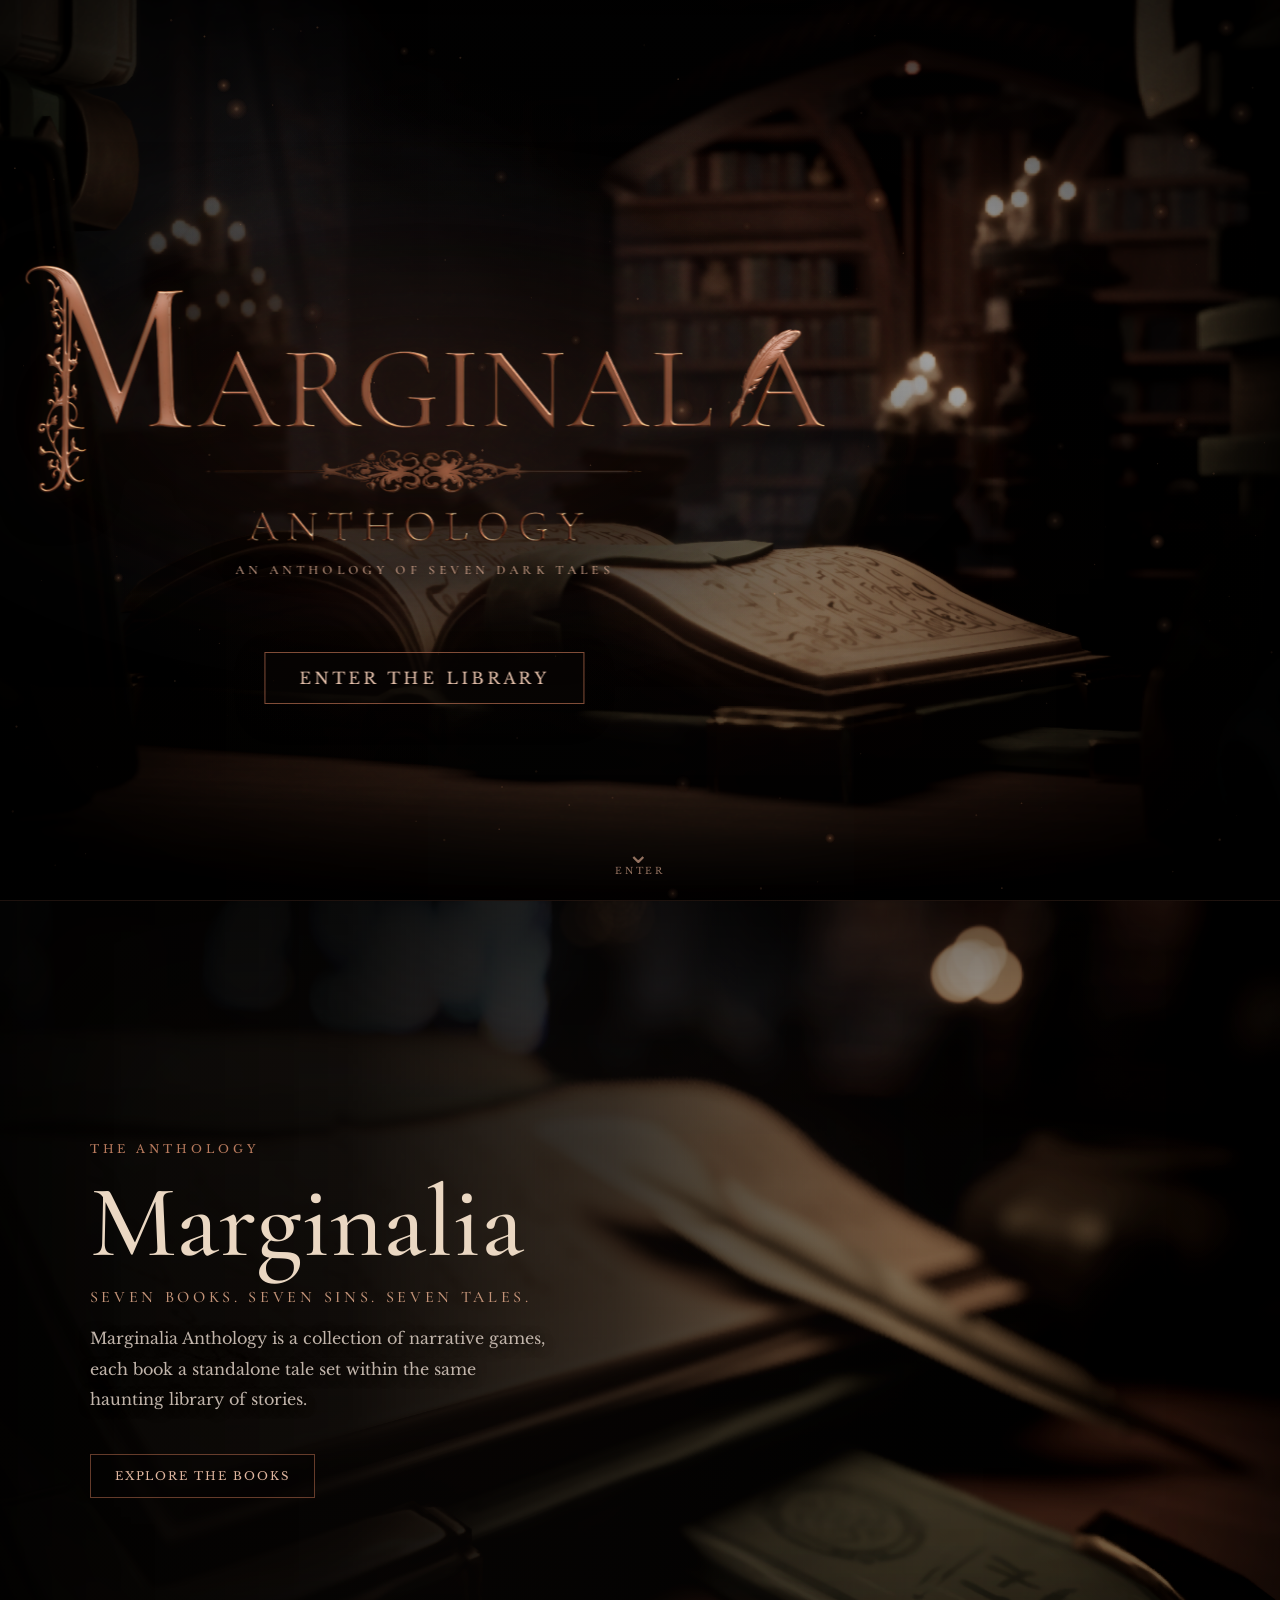
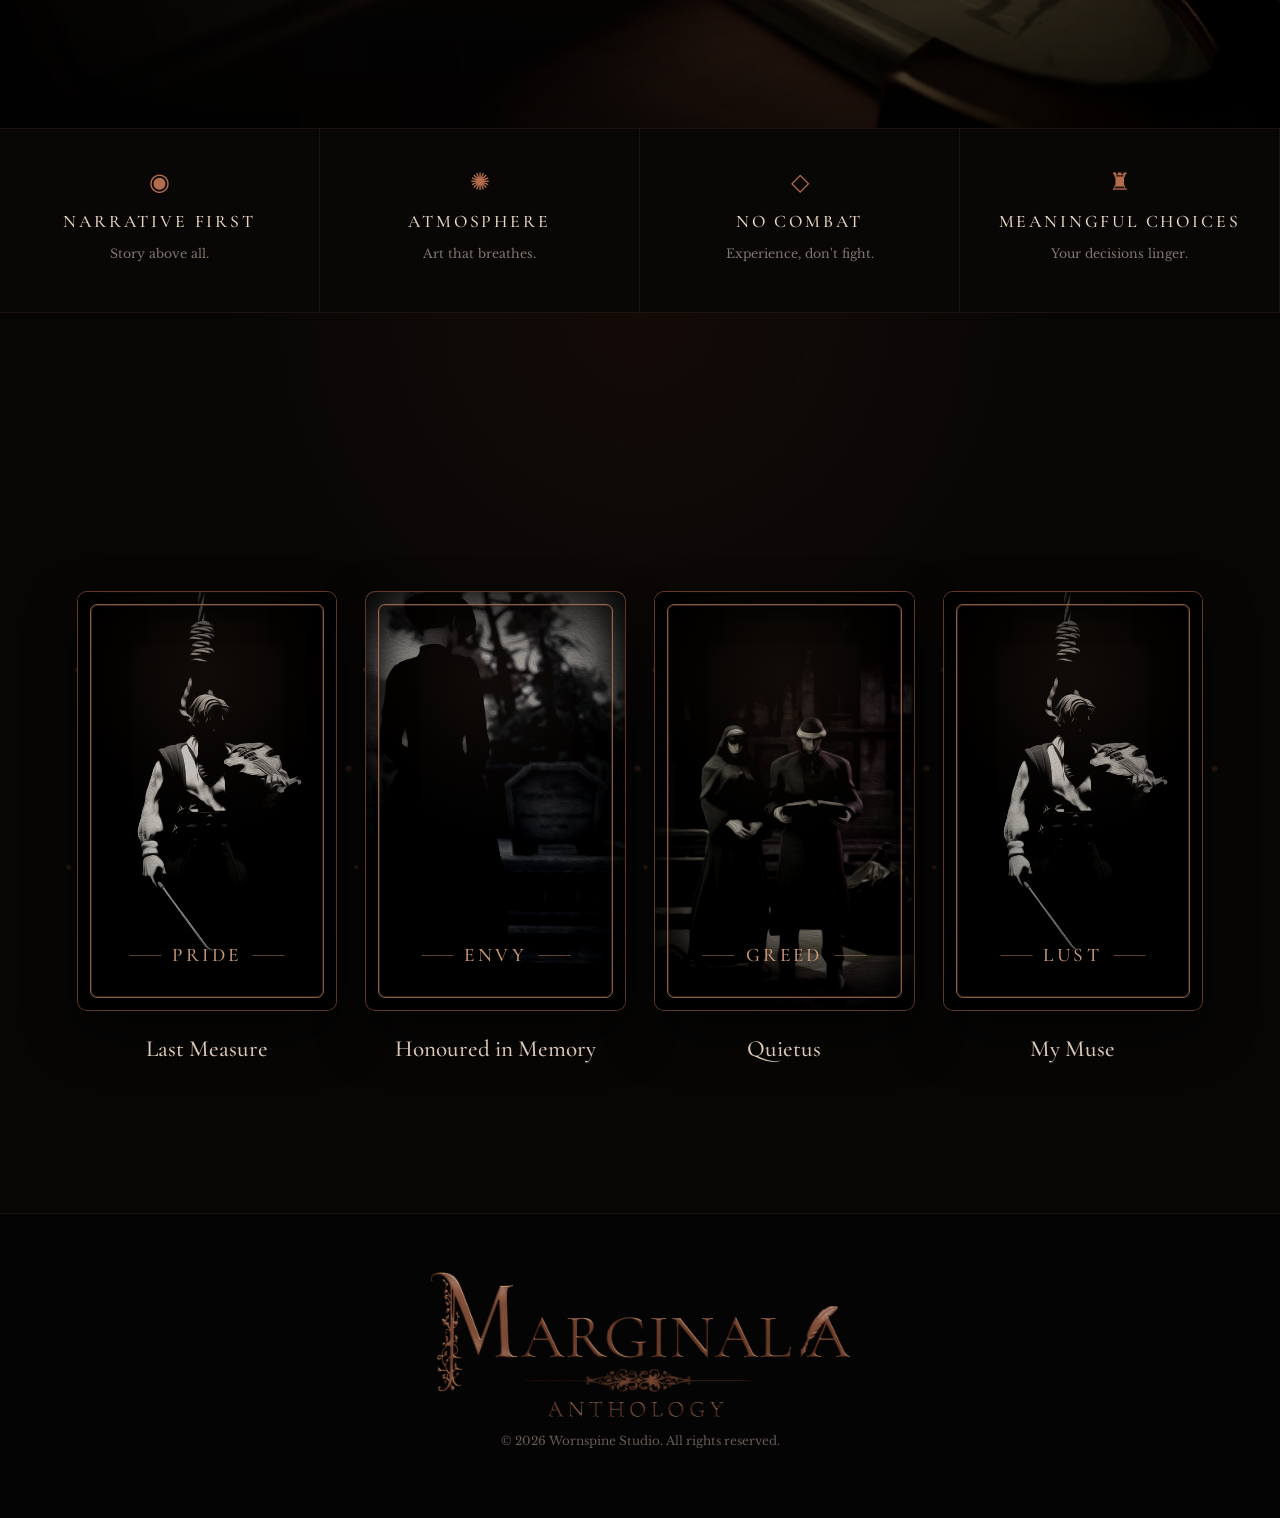
==== index.html @ e54c6797 "Add Lust tale card" ====
<!doctype html>
<html lang="en">
<head>
  <meta charset="utf-8">
  <meta name="viewport" content="width=device-width, initial-scale=1">
  <title>Marginalia Anthology</title>
  <meta name="description" content="Seven books. Seven sins. Seven tales. Enter the library of Marginalia Anthology.">
  <meta property="og:title" content="Marginalia Anthology">
  <meta property="og:description" content="Seven books. Seven sins. Seven tales.">
  <meta property="og:image" content="assets/hero-final.png">
  <link rel="icon" type="image/png" sizes="512x512" href="assets/favicon.png">
  <link rel="shortcut icon" type="image/png" href="assets/favicon.png">
  <link rel="apple-touch-icon" href="assets/favicon.png">
  <link rel="stylesheet" href="style.css">
  <link rel="stylesheet" href="gothic-card.css?v=20260805-5">
</head>
<body>
  <canvas id="dust" aria-hidden="true"></canvas>
  <div class="grain" aria-hidden="true"></div>

  <main>
    <section class="entrance" id="home" aria-label="Marginalia Anthology entrance">
      <div class="entrance-bg" aria-hidden="true"></div>
      <div class="entrance-grade" aria-hidden="true"></div>
      <div class="entrance-vignette" aria-hidden="true"></div>

      <div class="entrance-content-shell">
        <div class="entrance-content">
          <div class="logo-mist">
            <img src="assets/marginalia-logo.png" alt="Marginalia Anthology" class="hero-logo">
            <p>An anthology of seven dark tales</p>
          </div>

          <button class="enter-button" id="enterLibrary" type="button">
            <span>Enter the Library</span>
          </button>
        </div>
      </div>

      <button class="scroll-cue" id="scrollCue" type="button" aria-label="Enter the library">
        <span>⌄</span>
        <small>Enter</small>
      </button>
    </section>

    <section class="marginalia split-section" id="marginalia">
      <div class="copy reveal">
        <p class="eyebrow">The anthology</p>
        <h1>Marginalia</h1>
        <p class="subhead">Seven books. Seven sins. Seven tales.</p>
        <p>Marginalia Anthology is a collection of narrative games, each book a standalone tale set within the same haunting library of stories.</p>
        <a class="outline-btn" href="#books">Explore the books</a>
      </div>

      <div class="art reveal">
        <img src="assets/marginalia.jpg" alt="A dark Marginalia book on a desk">
      </div>
    </section>

    <section class="values">
      <article><span>◉</span><h2>Narrative First</h2><p>Story above all.</p></article>
      <article><span>✺</span><h2>Atmosphere</h2><p>Art that breathes.</p></article>
      <article><span>◇</span><h2>No Combat</h2><p>Experience, don't fight.</p></article>
      <article><span>♜</span><h2>Meaningful Choices</h2><p>Your decisions linger.</p></article>
    </section>

    <section class="books" id="books">
      <div class="section-title reveal">
        <p class="eyebrow">The collection</p>
        <h2>Choose a tale</h2>
      </div>

      <div class="book-grid">
        <article class="book-card tale-card pride-card">
          <div class="card-particles" aria-hidden="true"></div>
          <div class="cover cover-pride">
            <div class="cover-art" aria-hidden="true"></div>
            <div class="card-vignette" aria-hidden="true"></div>
            <span class="sin-label">PRIDE</span>
          </div>
          <h3>Last Measure</h3>
        </article>

        <article class="book-card tale-card envy-card">
          <div class="card-particles" aria-hidden="true"></div>
          <div class="cover cover-envy">
            <div class="cover-art" aria-hidden="true"></div>
            <div class="card-vignette" aria-hidden="true"></div>
            <span class="sin-label">ENVY</span>
          </div>
          <h3>Honoured in Memory</h3>
        </article>

        <article class="book-card tale-card greed-card">
          <div class="card-particles" aria-hidden="true"></div>
          <div class="cover cover-greed">
            <div class="cover-art" aria-hidden="true"></div>
            <div class="card-vignette" aria-hidden="true"></div>
            <span class="sin-label">GREED</span>
          </div>
          <h3>Quietus</h3>
        </article>

        <article class="book-card tale-card lust-card">
          <div class="card-particles" aria-hidden="true"></div>
          <div class="cover cover-lust">
            <div class="cover-art" aria-hidden="true"></div>
            <div class="card-vignette" aria-hidden="true"></div>
            <span class="sin-label">LUST</span>
          </div>
          <h3>My Muse</h3>
        </article>
      </div>
    </section>
  </main>

  <footer>
    <img src="assets/marginalia-logo.png" alt="Marginalia Anthology" class="footer-logo">
    <p>© 2026 Wornspine Studio. All rights reserved.</p>
  </footer>

  <script src="script.js"></script>
</body>
</html>
---- style.css ----
@import url('https://fonts.googleapis.com/css2?family=Cormorant+Garamond:wght@400;500;600&family=Libre+Baskerville:wght@400;700&display=swap');

:root {
  --ink: #080706;
  --paper: #e8d8c3;
  --muted: #b7a18d;
  --bronze: #b56c4d;
  --bronze-bright: #df9b77;
  --bronze-dark: #54291f;
}

* { box-sizing: border-box; }
html { scroll-behavior: smooth; background: var(--ink); }
body { margin: 0; overflow-x: hidden; background: var(--ink); color: var(--paper); font-family: 'Libre Baskerville', serif; }
button, a { font: inherit; }

#dust { position: fixed; inset: 0; z-index: 8; width: 100%; height: 100%; pointer-events: none; opacity: .88; }
.grain { position: fixed; inset: 0; z-index: 9; pointer-events: none; opacity: .05; mix-blend-mode: soft-light; background-image: url("data:image/svg+xml,%3Csvg viewBox='0 0 180 180' xmlns='http://www.w3.org/2000/svg'%3E%3Cfilter id='n'%3E%3CfeTurbulence type='fractalNoise' baseFrequency='.85' numOctaves='4' stitchTiles='stitch'/%3E%3C/filter%3E%3Crect width='100%25' height='100%25' filter='url(%23n)' opacity='.75'/%3E%3C/svg%3E"); }

.entrance { position: relative; isolation: isolate; display: grid; min-height: 100svh; place-items: center; overflow: hidden; --bg-x: 0px; --bg-y: 0px; --content-x: 0px; --content-y: 0px; --hero-scale: 1.085; }
.entrance-bg { position: absolute; inset: -6%; z-index: -4; background: url('assets/hero-final.png') center / cover no-repeat; transform: translate3d(var(--bg-x), var(--bg-y), 0) scale(var(--hero-scale)); will-change: transform; transition: transform .95s cubic-bezier(.18,.78,.2,1); }
.entrance-grade { position: absolute; inset: 0; z-index: -3; background: radial-gradient(circle at 33% 47%, rgba(128,55,35,.08), transparent 36%), linear-gradient(180deg, rgba(3,2,2,.48) 0%, rgba(5,3,3,.06) 40%, rgba(5,3,2,.56) 100%), linear-gradient(90deg, rgba(4,3,3,.56) 0%, rgba(5,3,2,.10) 62%, rgba(3,3,3,.42) 100%); }
.entrance-vignette { position: absolute; inset: 0; z-index: -2; box-shadow: inset 0 0 250px 75px rgba(0,0,0,.74), inset 0 -130px 160px rgba(0,0,0,.38); }
.entrance-content-shell { width: min(980px, 91vw); transform: translate3d(calc(-22% + var(--content-x)), var(--content-y), 0); will-change: transform; }
.entrance-content { text-align: center; opacity: 0; animation: arrive 1.7s .22s forwards cubic-bezier(.2,.8,.2,1); }
.logo-mist { position: relative; isolation: isolate; padding: clamp(42px,5.5vw,78px) clamp(42px,7vw,92px) clamp(34px,4.4vw,58px); }
.logo-mist::before { content: ""; position: absolute; inset: -12% -8%; z-index: -2; background: radial-gradient(ellipse at center, rgba(7,4,3,.73) 0%, rgba(8,5,4,.62) 38%, rgba(8,5,4,.40) 57%, rgba(7,4,3,.16) 72%, transparent 88%); filter: blur(18px); -webkit-mask-image: radial-gradient(ellipse at center,#000 42%,rgba(0,0,0,.72) 63%,transparent 88%); mask-image: radial-gradient(ellipse at center,#000 42%,rgba(0,0,0,.72) 63%,transparent 88%); }
.logo-mist::after { content: ""; position: absolute; inset: 9% 8%; z-index: -1; background: radial-gradient(ellipse at center, rgba(156,76,49,.11), transparent 70%); filter: blur(22px); }
.hero-logo { display: block; width: 100%; height: auto; filter: drop-shadow(0 10px 20px rgba(0,0,0,.68)) drop-shadow(0 0 11px rgba(181,108,77,.10)); }
.logo-mist p { margin: 21px 0 0; color: #d0a38b; text-transform: uppercase; letter-spacing: .34em; font: 500 clamp(.72rem,1vw,.94rem) Cormorant Garamond, serif; text-shadow: 0 2px 15px rgba(0,0,0,.95); }
.enter-button { position: relative; margin-top: 18px; padding: 15px 34px; overflow: hidden; border: 1px solid rgba(181,108,77,.70); background: rgba(9,5,4,.64); box-shadow: 0 10px 30px rgba(0,0,0,.28); color: #e5c0aa; text-transform: uppercase; letter-spacing: .21em; cursor: pointer; transition: transform .35s ease,color .35s ease,border-color .35s ease,box-shadow .35s ease; backdrop-filter: blur(5px); }
.enter-button::before { content: ""; position: absolute; inset: 0; background: linear-gradient(110deg,transparent 28%,rgba(255,214,188,.10) 48%,transparent 68%); transform: translateX(-130%); transition: transform .85s ease; }
.enter-button:hover { transform: translateY(-2px); color: #ffe2d2; border-color: var(--bronze-bright); box-shadow: 0 0 30px rgba(181,108,77,.26); }
.enter-button:hover::before { transform: translateX(130%); }
.scroll-cue { position: absolute; bottom: 22px; left: 50%; display: flex; flex-direction: column; align-items: center; transform: translateX(-50%); border: 0; background: none; color: #c99b83; text-transform: uppercase; letter-spacing: .18em; cursor: pointer; opacity: .72; animation: bob 2.2s infinite; }
.scroll-cue span { font-size: 1.7rem; line-height: .8; }
.scroll-cue small { font-size: .58rem; }
.entrance.leaving { --hero-scale: 1.125; }
.entrance.leaving .entrance-content { animation: leave .82s forwards; }

.split-section { position: relative; isolation: isolate; display: grid; grid-template-columns: 1fr 1fr; min-height: 92vh; overflow: hidden; border-top: 1px solid rgba(181,108,77,.14); background: linear-gradient(90deg, rgba(5,4,3,.98) 0%, rgba(6,4,3,.94) 27%, rgba(6,4,3,.72) 48%, rgba(5,4,3,.22) 72%, rgba(5,4,3,.10) 100%), linear-gradient(180deg, rgba(0,0,0,.12), rgba(0,0,0,.34)), url('assets/background_second.png') center right / cover no-repeat; }
.split-section::after { content: ""; position: absolute; inset: 0; z-index: -1; pointer-events: none; box-shadow: inset 0 0 180px 45px rgba(0,0,0,.55), inset 0 -90px 110px rgba(0,0,0,.28); }
.copy { position: relative; z-index: 1; align-self: center; padding: clamp(70px,9vw,150px) clamp(40px,7vw,120px); }
.eyebrow { color: #b97b5e; text-transform: uppercase; letter-spacing: .34em; font-size: .72rem; }
.copy h1, .section-title h2 { margin: .2em 0; color: #ead7c2; font: 500 clamp(4.2rem,8vw,7.8rem)/.88 Cormorant Garamond, serif; }
.subhead { color: #c39378; text-transform: uppercase; letter-spacing: .23em; font: 500 1rem Cormorant Garamond, serif; }
.copy p:not(.eyebrow):not(.subhead) { max-width: 680px; color: #c1b4aa; line-height: 1.9; text-shadow: 0 2px 12px rgba(0,0,0,.85); }
.outline-btn { display: inline-block; margin-top: 24px; padding: 14px 24px; border: 1px solid rgba(181,108,77,.55); color: #e0b69f; text-decoration: none; text-transform: uppercase; letter-spacing: .17em; font-size: .72rem; transition: .3s; background: rgba(8,5,4,.34); backdrop-filter: blur(3px); }
.outline-btn:hover { transform: translateY(-2px); border-color: #cf8563; background: rgba(181,108,77,.12); }
.art { min-height: 650px; }
.art img { display: none; }

.values { display: grid; grid-template-columns: repeat(4,1fr); border-top: 1px solid rgba(181,108,77,.12); border-bottom: 1px solid rgba(181,108,77,.12); background: #090706; }
.values article { padding: 38px 24px; text-align: center; border-right: 1px solid rgba(181,108,77,.12); }
.values span { color: #b56c4d; font-size: 1.5rem; }
.values h2 { font: 500 1.1rem Cormorant Garamond, serif; text-transform: uppercase; letter-spacing: .16em; }
.values p { color: #80756e; font-size: .78rem; }

.books { padding: 110px 6vw 140px; background: radial-gradient(circle at center top,rgba(115,46,31,.12),transparent 38%),#070605; }
.section-title { margin-bottom: 60px; text-align: center; }
.section-title h2 { font-size: clamp(3.4rem,6vw,6rem); }
.book-grid { display: grid; grid-template-columns: repeat(4,minmax(0,1fr)); gap: 28px; max-width: 1500px; margin: auto; }
.book-card { cursor: pointer; transition: .45s cubic-bezier(.2,.8,.2,1); }
.book-card:hover { transform: translateY(-10px); }
.cover { position: relative; display: grid; place-items: end center; aspect-ratio: .62; padding: 24px; overflow: hidden; border: 1px solid rgba(181,108,77,.2); background: linear-gradient(145deg,#18100e,#060504); box-shadow: 0 24px 55px rgba(0,0,0,.3); }
.cover::after { content: ""; position: absolute; inset: 0; border: 1px solid transparent; box-shadow: inset 0 0 0 0 rgba(181,108,77,0); transition: .45s; }
.book-card:hover .cover::after { border-color: rgba(223,155,119,.72); box-shadow: inset 0 0 40px rgba(181,108,77,.12),0 0 26px rgba(181,108,77,.18); }
.cover span { z-index: 1; color: #96705f; letter-spacing: .22em; font: 500 1.4rem Cormorant Garamond, serif; transition: .4s; }
.book-card:hover .cover span { color: #e2a988; text-shadow: 0 0 16px rgba(181,108,77,.55); }
.cover-pride { background: none; }
.cover-envy { background: linear-gradient(rgba(6,3,3,.55),rgba(4,3,3,.84)),url('assets/marginalia.jpg') center/cover; }
.cover-greed { background: linear-gradient(rgba(6,3,3,.55),rgba(4,3,3,.84)),url('assets/newsletter.jpg') center/cover; }
.cover-lust { background: linear-gradient(rgba(6,3,3,.48),rgba(4,3,3,.84)),url('assets/muse.jpg') center/cover; }
.book-card h3 { margin: 16px 0 0; color: #d7c1af; text-align: center; font: 500 1.45rem Cormorant Garamond, serif; }

.tale-card .cover { padding: 0; border-radius: 10px; background: #070605; box-shadow: 0 22px 50px rgba(0,0,0,.42), inset 0 0 0 1px rgba(181,108,77,.08); transition: transform .45s cubic-bezier(.2,.8,.2,1), box-shadow .45s ease, border-color .45s ease; }
.tale-card .cover-art { position: absolute; inset: 0; background: linear-gradient(180deg,rgba(4,3,3,.18) 0%,rgba(4,3,3,.05) 30%,rgba(4,3,3,.38) 100%), url('assets/pride_card.png') center 24% / cover no-repeat; filter: saturate(.82) contrast(1.03) brightness(.9); transform: scale(1.01); transition: transform .55s ease, filter .55s ease; }
.tale-card .cover::before { content: ""; position: absolute; inset: 0; z-index: 2; pointer-events: none; border-radius: 10px; box-shadow: inset 0 0 0 1px rgba(223,155,119,.14), 0 0 0 1px rgba(181,108,77,.08); }
.tale-card .cover::after { content: ""; position: absolute; inset: 12px; z-index: 3; pointer-events: none; border: 1px solid rgba(201,142,107,.66); border-radius: 7px; box-shadow: inset 0 0 0 1px rgba(92,52,35,.58), inset 0 0 34px rgba(0,0,0,.34); transition: border-color .4s ease, box-shadow .4s ease; }
.tale-card .sin-label { position: absolute; left: 50%; bottom: 11%; z-index: 4; transform: translateX(-50%); color: #c99773; font: 500 clamp(1.2rem,1.5vw,1.75rem) Cormorant Garamond, serif; letter-spacing: .18em; text-transform: uppercase; text-shadow: 0 2px 14px rgba(0,0,0,.9); }
.tale-card .sin-label::before, .tale-card .sin-label::after { content: ""; position: absolute; top: 50%; width: 32px; height: 1px; background: rgba(201,142,107,.45); }
.tale-card .sin-label::before { right: calc(100% + 11px); }
.tale-card .sin-label::after { left: calc(100% + 11px); }
.tale-card:hover .cover { border-color: rgba(223,155,119,.52); box-shadow: 0 26px 60px rgba(0,0,0,.52), 0 0 24px rgba(181,108,77,.18), 0 0 60px rgba(181,108,77,.10), inset 0 0 0 1px rgba(223,155,119,.12); }
.tale-card:hover .cover-art { transform: scale(1.045); filter: saturate(.9) contrast(1.07) brightness(.98); }
.tale-card:hover .cover::after { border-color: rgba(223,155,119,.86); box-shadow: inset 0 0 0 1px rgba(120,67,45,.68), inset 0 0 42px rgba(181,108,77,.08), 0 0 24px rgba(181,108,77,.12); }
.tale-card:hover h3 { color: #f1dfcf; text-shadow: 0 0 18px rgba(181,108,77,.12); }

footer { padding: 58px 6vw; border-top: 1px solid rgba(181,108,77,.14); background: #050404; text-align: center; }
.footer-logo { width: min(420px,78vw); opacity: .8; }
footer p { color: #665b55; font-size: .75rem; }
.reveal { opacity: 0; transform: translateY(28px); transition: opacity .9s ease,transform .9s ease; }
.reveal.visible { opacity: 1; transform: none; }

@keyframes arrive { from { opacity: 0; transform: translateY(20px) scale(.985); } to { opacity: 1; transform: none; } }
@keyframes leave { to { opacity: 0; transform: translateY(-20px) scale(.98); } }
@keyframes bob { 0%,100% { transform: translate(-50%,0); } 50% { transform: translate(-50%,8px); } }

@media (max-width: 1050px) { .entrance-content-shell { width: min(900px,94vw); transform: translate3d(var(--content-x),var(--content-y),0); } }
@media (max-width: 900px) { .split-section { grid-template-columns: 1fr; min-height: 86vh; background-position: 62% center; } .art { display: none; } .copy { max-width: 720px; } .values { grid-template-columns: 1fr 1fr; } .book-grid { grid-template-columns: 1fr 1fr; } .logo-mist p { letter-spacing: .19em; } }
@media (max-width: 560px) { .entrance-bg { background-position: 58% center; } .entrance-content-shell { width: 97vw; } .entrance-content { margin-top: 7vh; } .logo-mist { padding: 38px 14px 28px; } .split-section { background-position: 68% center; background-image: linear-gradient(90deg,rgba(5,4,3,.97) 0%,rgba(5,4,3,.86) 64%,rgba(5,4,3,.48) 100%),linear-gradient(180deg,rgba(0,0,0,.12),rgba(0,0,0,.42)),url('assets/background_second.png'); } .values,.book-grid { grid-template-columns: 1fr; } .copy { padding: 70px 26px; } .copy h1 { font-size: 4rem; } .tale-card .cover::after { inset: 10px; } .tale-card .sin-label { bottom: 10%; font-size: 1.45rem; } }
@media (prefers-reduced-motion: reduce) { * { scroll-behavior: auto !important; animation: none !important; transition: none !important; } }
---- gothic-card.css ----
.tale-card{position:relative;isolation:isolate;padding-bottom:10px}.tale-card .cover{overflow:hidden!important;border:1px solid rgba(181,108,77,.5)!important;border-radius:10px!important;background:#070605!important;box-shadow:0 22px 52px rgba(0,0,0,.48)!important;transition:border-color .45s ease,box-shadow .45s ease,transform .45s ease}.tale-card .cover-art{position:absolute;inset:0;filter:grayscale(.78) sepia(.16) saturate(.72) contrast(1.23) brightness(.76);transform:scale(1.01);transition:transform .55s ease,filter .55s ease;z-index:1}.pride-card .cover-art{background:linear-gradient(180deg,rgba(4,3,3,.08) 0%,rgba(4,3,3,.01) 36%,rgba(4,3,3,.24) 100%),url('assets/pride_card.png') center 24%/cover no-repeat}.envy-card .cover-art{background:linear-gradient(180deg,rgba(4,3,3,.08) 0%,rgba(4,3,3,.01) 36%,rgba(4,3,3,.24) 100%),url('assets/envy_card.png') center 24%/cover no-repeat}.greed-card .cover-art{background:linear-gradient(180deg,rgba(4,3,3,.08) 0%,rgba(4,3,3,.01) 36%,rgba(4,3,3,.24) 100%),url('assets/greed_card.png') center 24%/cover no-repeat}.tale-card .card-vignette{position:absolute;inset:0;z-index:3;pointer-events:none;background:radial-gradient(circle at 50% 20%,rgba(164,111,81,.1) 0%,rgba(164,111,81,.04) 24%,transparent 45%),linear-gradient(90deg,rgba(0,0,0,.74) 0%,rgba(0,0,0,.26) 14%,transparent 31%,transparent 69%,rgba(0,0,0,.26) 86%,rgba(0,0,0,.74) 100%),linear-gradient(180deg,rgba(0,0,0,.66) 0%,rgba(0,0,0,.14) 14%,transparent 30%,transparent 69%,rgba(0,0,0,.2) 86%,rgba(0,0,0,.7) 100%);box-shadow:inset 0 0 50px rgba(0,0,0,.48);transition:box-shadow .45s ease,background .45s ease}.tale-card .card-vignette:after{content:"";position:absolute;inset:-18%;opacity:0;transform:scale(.94);background:radial-gradient(circle at 72% 20%,rgba(223,155,119,.3) 0%,rgba(181,108,77,.14) 18%,rgba(181,108,77,.05) 32%,transparent 50%);mix-blend-mode:screen;filter:blur(2px);transition:opacity .35s ease,transform .55s ease}.tale-card .sin-label{position:absolute;left:50%;bottom:10.5%;z-index:6;transform:translateX(-50%);color:#c99773;font:500 clamp(1.2rem,1.5vw,1.75rem) Cormorant Garamond,serif;letter-spacing:.18em;text-transform:uppercase;text-shadow:0 2px 14px rgba(0,0,0,.92);white-space:nowrap}.tale-card .sin-label:before,.tale-card .sin-label:after{content:"";position:absolute;top:50%;width:32px;height:1px;background:rgba(201,142,107,.48)}.tale-card .sin-label:before{right:calc(100% + 11px)}.tale-card .sin-label:after{left:calc(100% + 11px)}.tale-card h3{position:relative;z-index:7;margin:24px 0 0!important;color:#dbc8b6!important}.tale-card .card-particles{position:absolute;inset:-30px -24px 18px;z-index:-1;pointer-events:none;opacity:.18;transition:opacity .45s ease,transform .45s ease;background-image:radial-gradient(circle at 8% 22%,rgba(232,145,87,.9) 0 2px,transparent 3px),radial-gradient(circle at 90% 14%,rgba(232,145,87,.8) 0 1.5px,transparent 3px),radial-gradient(circle at 96% 42%,rgba(232,145,87,.7) 0 2px,transparent 4px),radial-gradient(circle at 5% 62%,rgba(232,145,87,.72) 0 1.5px,transparent 3px),radial-gradient(circle at 88% 78%,rgba(232,145,87,.65) 0 2px,transparent 4px),radial-gradient(circle at 14% 88%,rgba(232,145,87,.6) 0 1px,transparent 3px);filter:drop-shadow(0 0 8px rgba(181,108,77,.7))}.tale-card:hover .cover{border-color:rgba(223,155,119,.95)!important;box-shadow:0 26px 60px rgba(0,0,0,.54),0 0 18px rgba(181,108,77,.34),0 0 42px rgba(181,108,77,.12)!important}.tale-card:hover .cover-art{transform:scale(1.045);filter:grayscale(.64) sepia(.18) saturate(.78) contrast(1.28) brightness(.82)}.tale-card:hover .card-vignette{background:radial-gradient(circle at 50% 20%,rgba(183,120,85,.14) 0%,rgba(181,108,77,.06) 24%,transparent 44%),linear-gradient(90deg,rgba(0,0,0,.66) 0%,rgba(0,0,0,.21) 12%,transparent 29%,transparent 71%,rgba(0,0,0,.21) 88%,rgba(0,0,0,.66) 100%),linear-gradient(180deg,rgba(0,0,0,.57) 0%,rgba(0,0,0,.1) 13%,transparent 28%,transparent 70%,rgba(0,0,0,.15) 87%,rgba(0,0,0,.63) 100%);box-shadow:inset 0 0 56px rgba(0,0,0,.4),0 0 20px rgba(181,108,77,.14)}.tale-card:hover .card-vignette:after{opacity:1;transform:scale(1);animation:bronzeLightPulse 2.25s ease-in-out infinite}.tale-card:hover .card-particles{opacity:.85;transform:scale(1.03)}@keyframes bronzeLightPulse{0%,100%{opacity:.68;transform:scale(.98)}50%{opacity:.95;transform:scale(1.045)}}@media(max-width:560px){.tale-card h3{margin-top:22px!important}.tale-card .card-particles{inset:-20px -14px 16px}.tale-card .card-vignette{box-shadow:inset 0 0 36px rgba(0,0,0,.45)}.tale-card .card-vignette:after{inset:-10%;background:radial-gradient(circle at 72% 20%,rgba(223,155,119,.24) 0%,rgba(181,108,77,.1) 20%,rgba(181,108,77,.04) 34%,transparent 52%)}}@media(prefers-reduced-motion:reduce){.tale-card:hover .card-vignette:after{animation:none}}
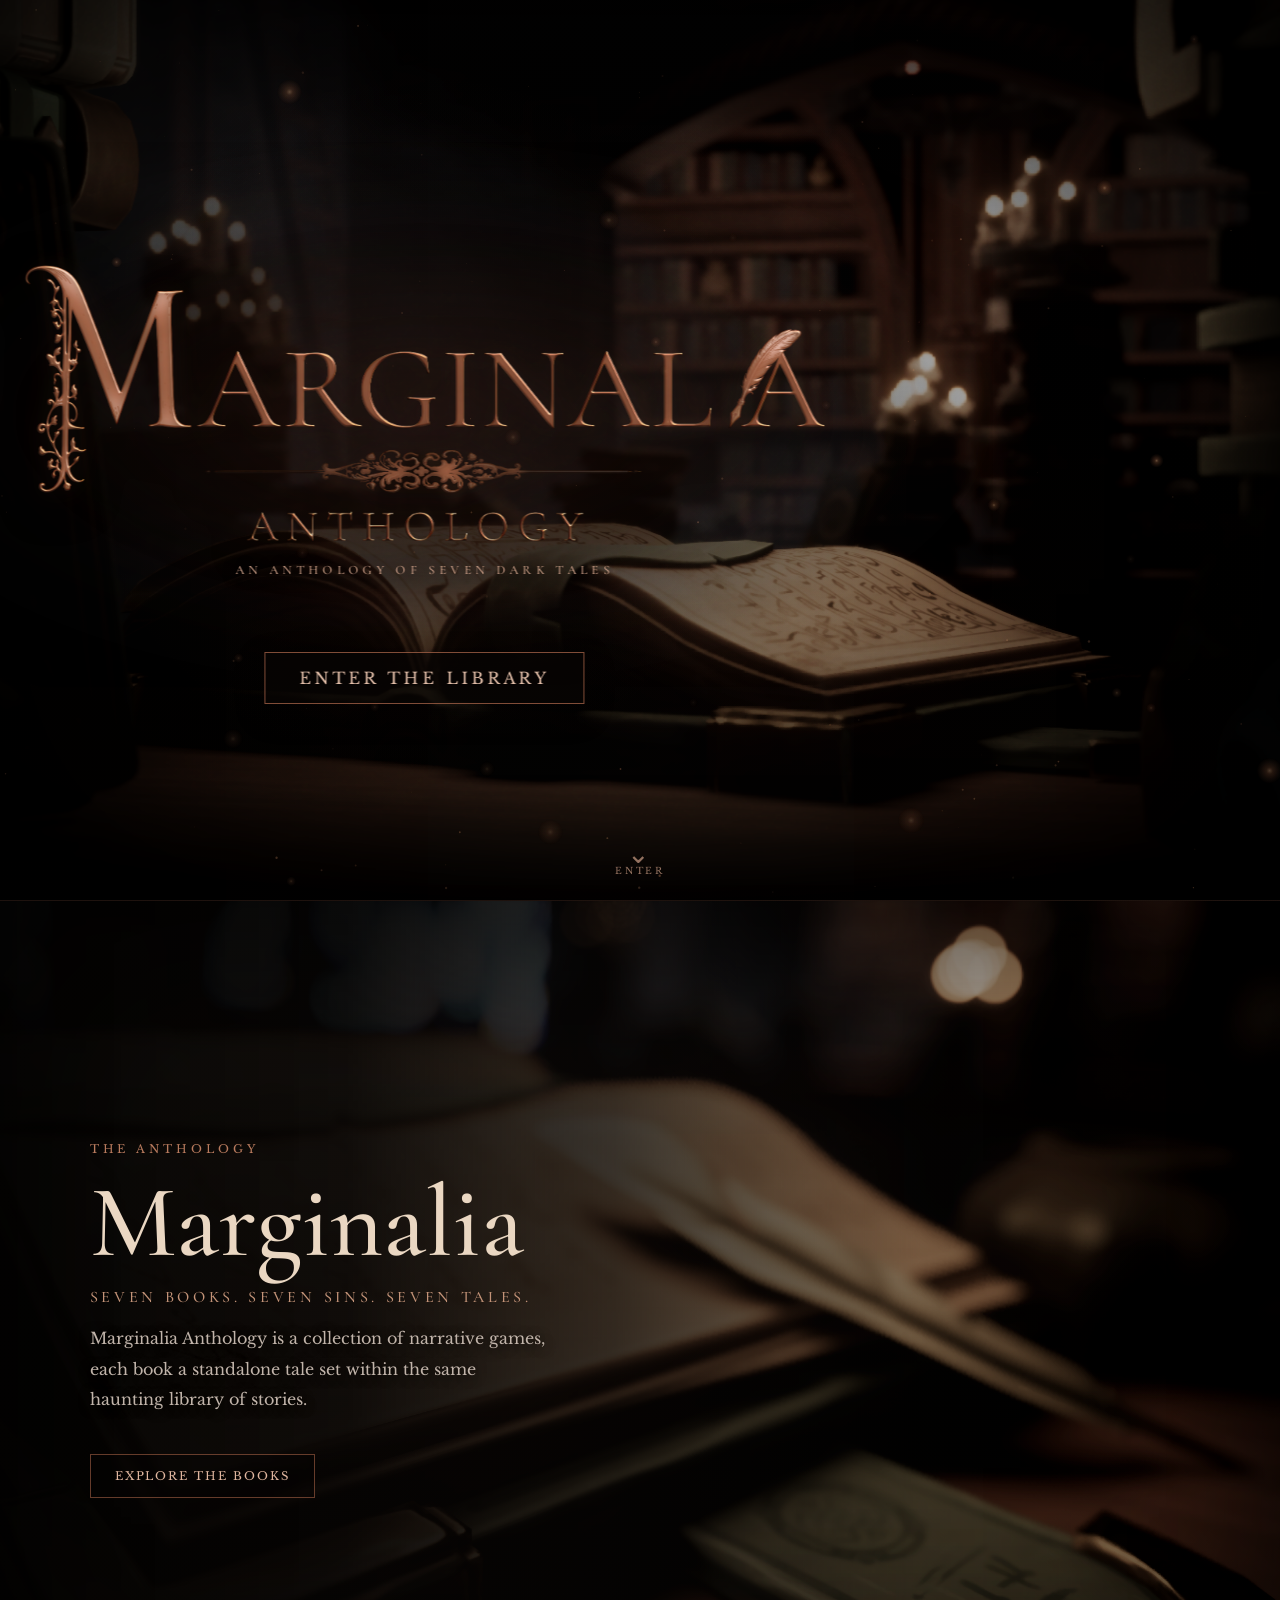
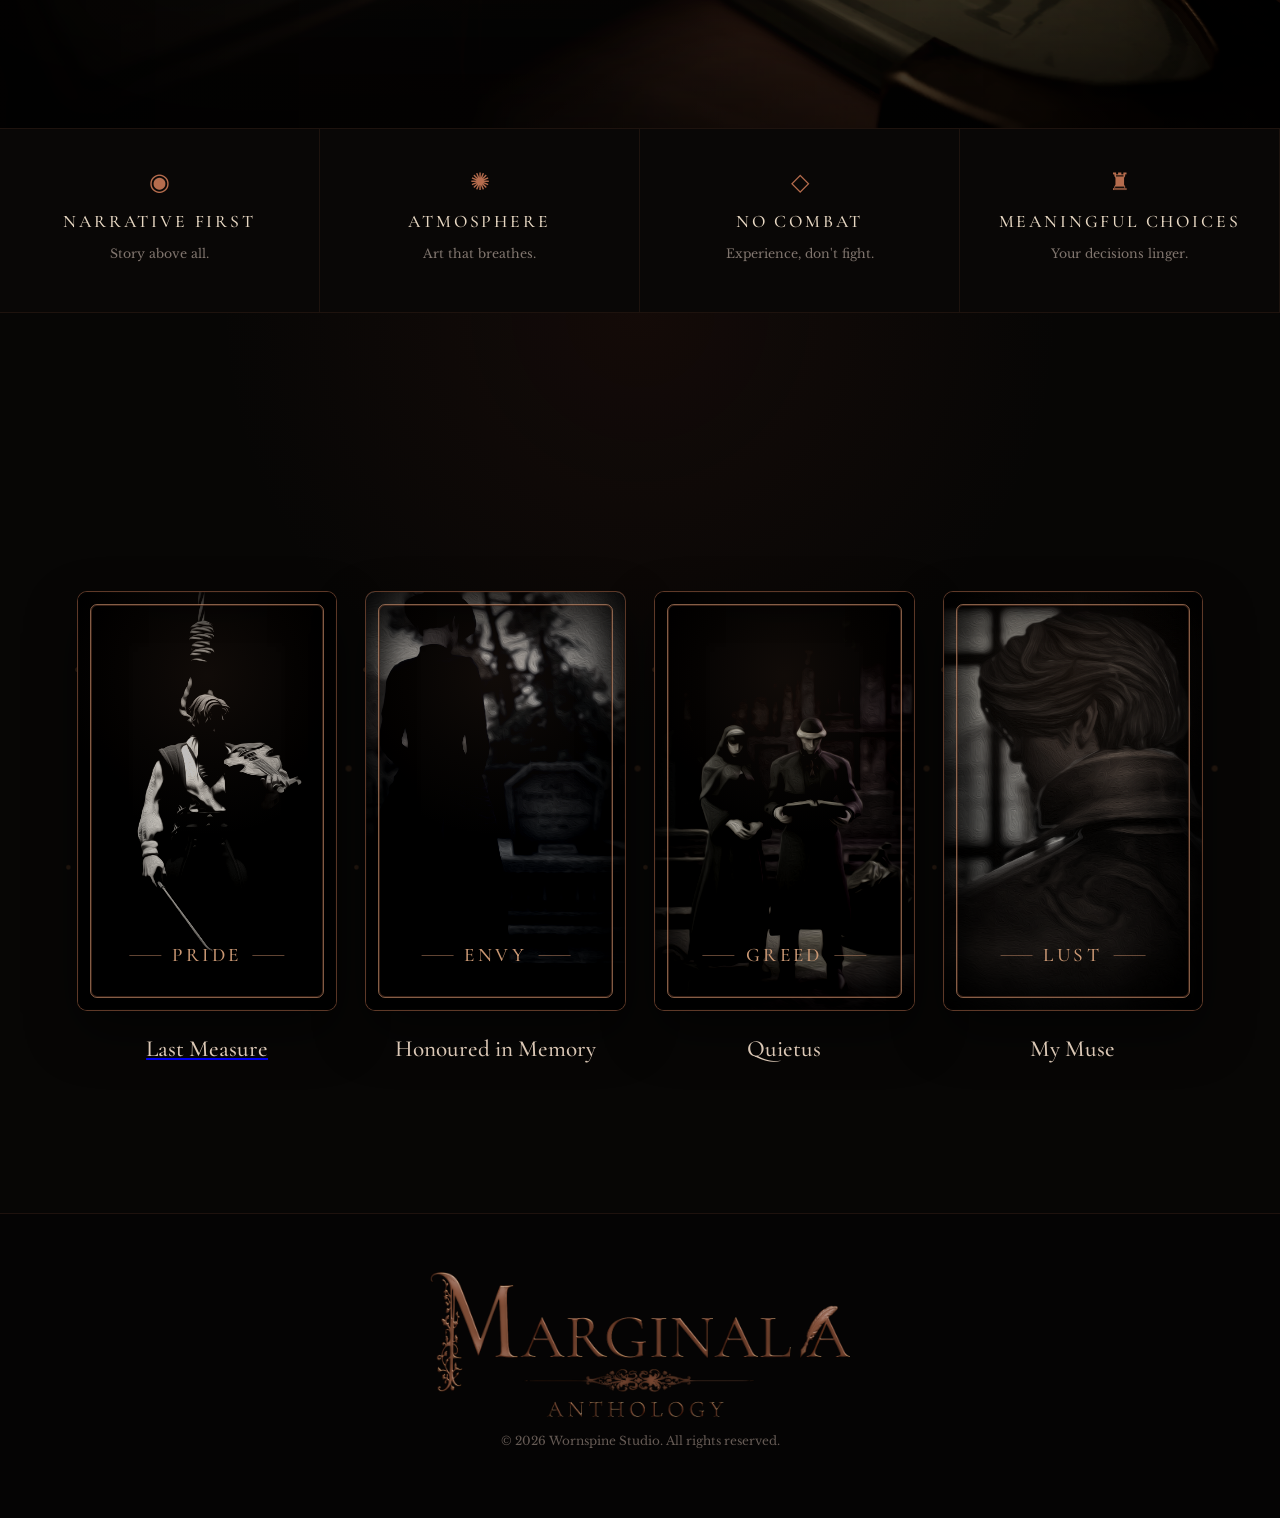
==== commit a68fa2cd: "Link Pride card to tale page" ====
--- a/index.html
+++ b/index.html
@@ -71,7 +71,7 @@
       </div>
 
       <div class="book-grid">
-        <article class="book-card tale-card pride-card">
+        <a class="book-card tale-card pride-card" href="pride.html" aria-label="Open Last Measure">
           <div class="card-particles" aria-hidden="true"></div>
           <div class="cover cover-pride">
             <div class="cover-art" aria-hidden="true"></div>
@@ -79,7 +79,7 @@
             <span class="sin-label">PRIDE</span>
           </div>
           <h3>Last Measure</h3>
-        </article>
+        </a>
 
         <article class="book-card tale-card envy-card">
           <div class="card-particles" aria-hidden="true"></div>
--- a/gothic-card.css
+++ b/gothic-card.css
@@ -1 +1 @@
-.tale-card{position:relative;isolation:isolate;padding-bottom:10px}.tale-card .cover{overflow:hidden!important;border:1px solid rgba(181,108,77,.5)!important;border-radius:10px!important;background:#070605!important;box-shadow:0 22px 52px rgba(0,0,0,.48)!important;transition:border-color .45s ease,box-shadow .45s ease,transform .45s ease}.tale-card .cover-art{position:absolute;inset:0;filter:grayscale(.78) sepia(.16) saturate(.72) contrast(1.23) brightness(.76);transform:scale(1.01);transition:transform .55s ease,filter .55s ease;z-index:1}.pride-card .cover-art{background:linear-gradient(180deg,rgba(4,3,3,.08) 0%,rgba(4,3,3,.01) 36%,rgba(4,3,3,.24) 100%),url('assets/pride_card.png') center 24%/cover no-repeat}.envy-card .cover-art{background:linear-gradient(180deg,rgba(4,3,3,.08) 0%,rgba(4,3,3,.01) 36%,rgba(4,3,3,.24) 100%),url('assets/envy_card.png') center 24%/cover no-repeat}.greed-card .cover-art{background:linear-gradient(180deg,rgba(4,3,3,.08) 0%,rgba(4,3,3,.01) 36%,rgba(4,3,3,.24) 100%),url('assets/greed_card.png') center 24%/cover no-repeat}.tale-card .card-vignette{position:absolute;inset:0;z-index:3;pointer-events:none;background:radial-gradient(circle at 50% 20%,rgba(164,111,81,.1) 0%,rgba(164,111,81,.04) 24%,transparent 45%),linear-gradient(90deg,rgba(0,0,0,.74) 0%,rgba(0,0,0,.26) 14%,transparent 31%,transparent 69%,rgba(0,0,0,.26) 86%,rgba(0,0,0,.74) 100%),linear-gradient(180deg,rgba(0,0,0,.66) 0%,rgba(0,0,0,.14) 14%,transparent 30%,transparent 69%,rgba(0,0,0,.2) 86%,rgba(0,0,0,.7) 100%);box-shadow:inset 0 0 50px rgba(0,0,0,.48);transition:box-shadow .45s ease,background .45s ease}.tale-card .card-vignette:after{content:"";position:absolute;inset:-18%;opacity:0;transform:scale(.94);background:radial-gradient(circle at 72% 20%,rgba(223,155,119,.3) 0%,rgba(181,108,77,.14) 18%,rgba(181,108,77,.05) 32%,transparent 50%);mix-blend-mode:screen;filter:blur(2px);transition:opacity .35s ease,transform .55s ease}.tale-card .sin-label{position:absolute;left:50%;bottom:10.5%;z-index:6;transform:translateX(-50%);color:#c99773;font:500 clamp(1.2rem,1.5vw,1.75rem) Cormorant Garamond,serif;letter-spacing:.18em;text-transform:uppercase;text-shadow:0 2px 14px rgba(0,0,0,.92);white-space:nowrap}.tale-card .sin-label:before,.tale-card .sin-label:after{content:"";position:absolute;top:50%;width:32px;height:1px;background:rgba(201,142,107,.48)}.tale-card .sin-label:before{right:calc(100% + 11px)}.tale-card .sin-label:after{left:calc(100% + 11px)}.tale-card h3{position:relative;z-index:7;margin:24px 0 0!important;color:#dbc8b6!important}.tale-card .card-particles{position:absolute;inset:-30px -24px 18px;z-index:-1;pointer-events:none;opacity:.18;transition:opacity .45s ease,transform .45s ease;background-image:radial-gradient(circle at 8% 22%,rgba(232,145,87,.9) 0 2px,transparent 3px),radial-gradient(circle at 90% 14%,rgba(232,145,87,.8) 0 1.5px,transparent 3px),radial-gradient(circle at 96% 42%,rgba(232,145,87,.7) 0 2px,transparent 4px),radial-gradient(circle at 5% 62%,rgba(232,145,87,.72) 0 1.5px,transparent 3px),radial-gradient(circle at 88% 78%,rgba(232,145,87,.65) 0 2px,transparent 4px),radial-gradient(circle at 14% 88%,rgba(232,145,87,.6) 0 1px,transparent 3px);filter:drop-shadow(0 0 8px rgba(181,108,77,.7))}.tale-card:hover .cover{border-color:rgba(223,155,119,.95)!important;box-shadow:0 26px 60px rgba(0,0,0,.54),0 0 18px rgba(181,108,77,.34),0 0 42px rgba(181,108,77,.12)!important}.tale-card:hover .cover-art{transform:scale(1.045);filter:grayscale(.64) sepia(.18) saturate(.78) contrast(1.28) brightness(.82)}.tale-card:hover .card-vignette{background:radial-gradient(circle at 50% 20%,rgba(183,120,85,.14) 0%,rgba(181,108,77,.06) 24%,transparent 44%),linear-gradient(90deg,rgba(0,0,0,.66) 0%,rgba(0,0,0,.21) 12%,transparent 29%,transparent 71%,rgba(0,0,0,.21) 88%,rgba(0,0,0,.66) 100%),linear-gradient(180deg,rgba(0,0,0,.57) 0%,rgba(0,0,0,.1) 13%,transparent 28%,transparent 70%,rgba(0,0,0,.15) 87%,rgba(0,0,0,.63) 100%);box-shadow:inset 0 0 56px rgba(0,0,0,.4),0 0 20px rgba(181,108,77,.14)}.tale-card:hover .card-vignette:after{opacity:1;transform:scale(1);animation:bronzeLightPulse 2.25s ease-in-out infinite}.tale-card:hover .card-particles{opacity:.85;transform:scale(1.03)}@keyframes bronzeLightPulse{0%,100%{opacity:.68;transform:scale(.98)}50%{opacity:.95;transform:scale(1.045)}}@media(max-width:560px){.tale-card h3{margin-top:22px!important}.tale-card .card-particles{inset:-20px -14px 16px}.tale-card .card-vignette{box-shadow:inset 0 0 36px rgba(0,0,0,.45)}.tale-card .card-vignette:after{inset:-10%;background:radial-gradient(circle at 72% 20%,rgba(223,155,119,.24) 0%,rgba(181,108,77,.1) 20%,rgba(181,108,77,.04) 34%,transparent 52%)}}@media(prefers-reduced-motion:reduce){.tale-card:hover .card-vignette:after{animation:none}}
+.tale-card{position:relative;isolation:isolate;padding-bottom:10px}.tale-card .cover{overflow:hidden!important;border:1px solid rgba(181,108,77,.5)!important;border-radius:10px!important;background:#070605!important;box-shadow:0 22px 52px rgba(0,0,0,.48)!important;transition:border-color .45s ease,box-shadow .45s ease,transform .45s ease}.tale-card .cover-art{position:absolute;inset:0;filter:grayscale(.78) sepia(.16) saturate(.72) contrast(1.23) brightness(.76);transform:scale(1.01);transition:transform .55s ease,filter .55s ease;z-index:1}.pride-card .cover-art{background:linear-gradient(180deg,rgba(4,3,3,.08) 0%,rgba(4,3,3,.01) 36%,rgba(4,3,3,.24) 100%),url('assets/pride_card.png') center 24%/cover no-repeat}.envy-card .cover-art{background:linear-gradient(180deg,rgba(4,3,3,.08) 0%,rgba(4,3,3,.01) 36%,rgba(4,3,3,.24) 100%),url('assets/envy_card.png') center 24%/cover no-repeat}.greed-card .cover-art{background:linear-gradient(180deg,rgba(4,3,3,.08) 0%,rgba(4,3,3,.01) 36%,rgba(4,3,3,.24) 100%),url('assets/greed_card.png') center 24%/cover no-repeat}.lust-card .cover-art{background:linear-gradient(180deg,rgba(4,3,3,.08) 0%,rgba(4,3,3,.01) 36%,rgba(4,3,3,.24) 100%),url('assets/lust_card.png') center 24%/cover no-repeat}.tale-card .card-vignette{position:absolute;inset:0;z-index:3;pointer-events:none;background:radial-gradient(circle at 50% 20%,rgba(164,111,81,.1) 0%,rgba(164,111,81,.04) 24%,transparent 45%),linear-gradient(90deg,rgba(0,0,0,.74) 0%,rgba(0,0,0,.26) 14%,transparent 31%,transparent 69%,rgba(0,0,0,.26) 86%,rgba(0,0,0,.74) 100%),linear-gradient(180deg,rgba(0,0,0,.66) 0%,rgba(0,0,0,.14) 14%,transparent 30%,transparent 69%,rgba(0,0,0,.2) 86%,rgba(0,0,0,.7) 100%);box-shadow:inset 0 0 50px rgba(0,0,0,.48);transition:box-shadow .45s ease,background .45s ease}.tale-card .card-vignette:after{content:"";position:absolute;inset:-18%;opacity:0;transform:scale(.94);background:radial-gradient(circle at 72% 20%,rgba(223,155,119,.3) 0%,rgba(181,108,77,.14) 18%,rgba(181,108,77,.05) 32%,transparent 50%);mix-blend-mode:screen;filter:blur(2px);transition:opacity .35s ease,transform .55s ease}.tale-card .sin-label{position:absolute;left:50%;bottom:10.5%;z-index:6;transform:translateX(-50%);color:#c99773;font:500 clamp(1.2rem,1.5vw,1.75rem) Cormorant Garamond,serif;letter-spacing:.18em;text-transform:uppercase;text-shadow:0 2px 14px rgba(0,0,0,.92);white-space:nowrap}.tale-card .sin-label:before,.tale-card .sin-label:after{content:"";position:absolute;top:50%;width:32px;height:1px;background:rgba(201,142,107,.48)}.tale-card .sin-label:before{right:calc(100% + 11px)}.tale-card .sin-label:after{left:calc(100% + 11px)}.tale-card h3{position:relative;z-index:7;margin:24px 0 0!important;color:#dbc8b6!important}.tale-card .card-particles{position:absolute;inset:-30px -24px 18px;z-index:-1;pointer-events:none;opacity:.18;transition:opacity .45s ease,transform .45s ease;background-image:radial-gradient(circle at 8% 22%,rgba(232,145,87,.9) 0 2px,transparent 3px),radial-gradient(circle at 90% 14%,rgba(232,145,87,.8) 0 1.5px,transparent 3px),radial-gradient(circle at 96% 42%,rgba(232,145,87,.7) 0 2px,transparent 4px),radial-gradient(circle at 5% 62%,rgba(232,145,87,.72) 0 1.5px,transparent 3px),radial-gradient(circle at 88% 78%,rgba(232,145,87,.65) 0 2px,transparent 4px),radial-gradient(circle at 14% 88%,rgba(232,145,87,.6) 0 1px,transparent 3px);filter:drop-shadow(0 0 8px rgba(181,108,77,.7))}.tale-card:hover .cover{border-color:rgba(223,155,119,.95)!important;box-shadow:0 26px 60px rgba(0,0,0,.54),0 0 18px rgba(181,108,77,.34),0 0 42px rgba(181,108,77,.12)!important}.tale-card:hover .cover-art{transform:scale(1.045);filter:grayscale(.64) sepia(.18) saturate(.78) contrast(1.28) brightness(.82)}.tale-card:hover .card-vignette{background:radial-gradient(circle at 50% 20%,rgba(183,120,85,.14) 0%,rgba(181,108,77,.06) 24%,transparent 44%),linear-gradient(90deg,rgba(0,0,0,.66) 0%,rgba(0,0,0,.21) 12%,transparent 29%,transparent 71%,rgba(0,0,0,.21) 88%,rgba(0,0,0,.66) 100%),linear-gradient(180deg,rgba(0,0,0,.57) 0%,rgba(0,0,0,.1) 13%,transparent 28%,transparent 70%,rgba(0,0,0,.15) 87%,rgba(0,0,0,.63) 100%);box-shadow:inset 0 0 56px rgba(0,0,0,.4),0 0 20px rgba(181,108,77,.14)}.tale-card:hover .card-vignette:after{opacity:1;transform:scale(1);animation:bronzeLightPulse 2.25s ease-in-out infinite}.tale-card:hover .card-particles{opacity:.85;transform:scale(1.03)}@keyframes bronzeLightPulse{0%,100%{opacity:.68;transform:scale(.98)}50%{opacity:.95;transform:scale(1.045)}}@media(max-width:560px){.tale-card h3{margin-top:22px!important}.tale-card .card-particles{inset:-20px -14px 16px}.tale-card .card-vignette{box-shadow:inset 0 0 36px rgba(0,0,0,.45)}.tale-card .card-vignette:after{inset:-10%;background:radial-gradient(circle at 72% 20%,rgba(223,155,119,.24) 0%,rgba(181,108,77,.1) 20%,rgba(181,108,77,.04) 34%,transparent 52%)}}@media(prefers-reduced-motion:reduce){.tale-card:hover .card-vignette:after{animation:none}}
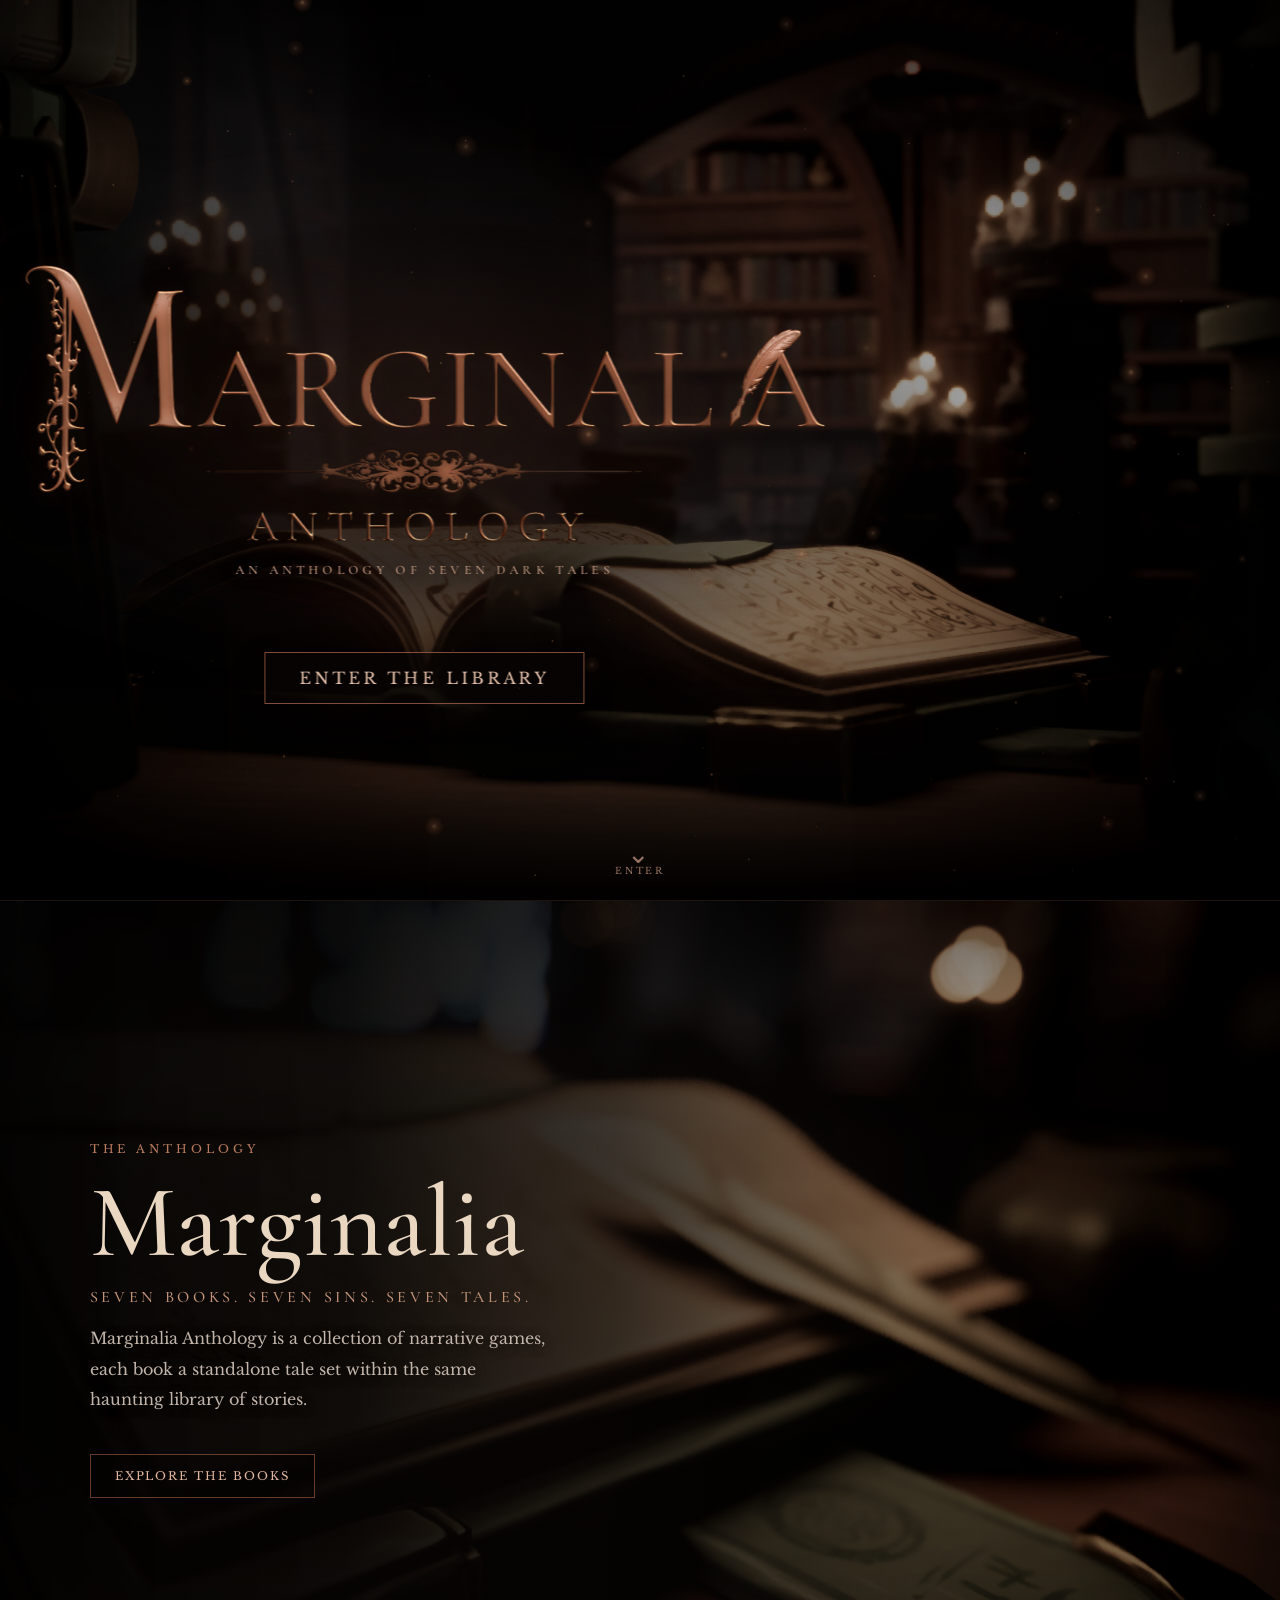
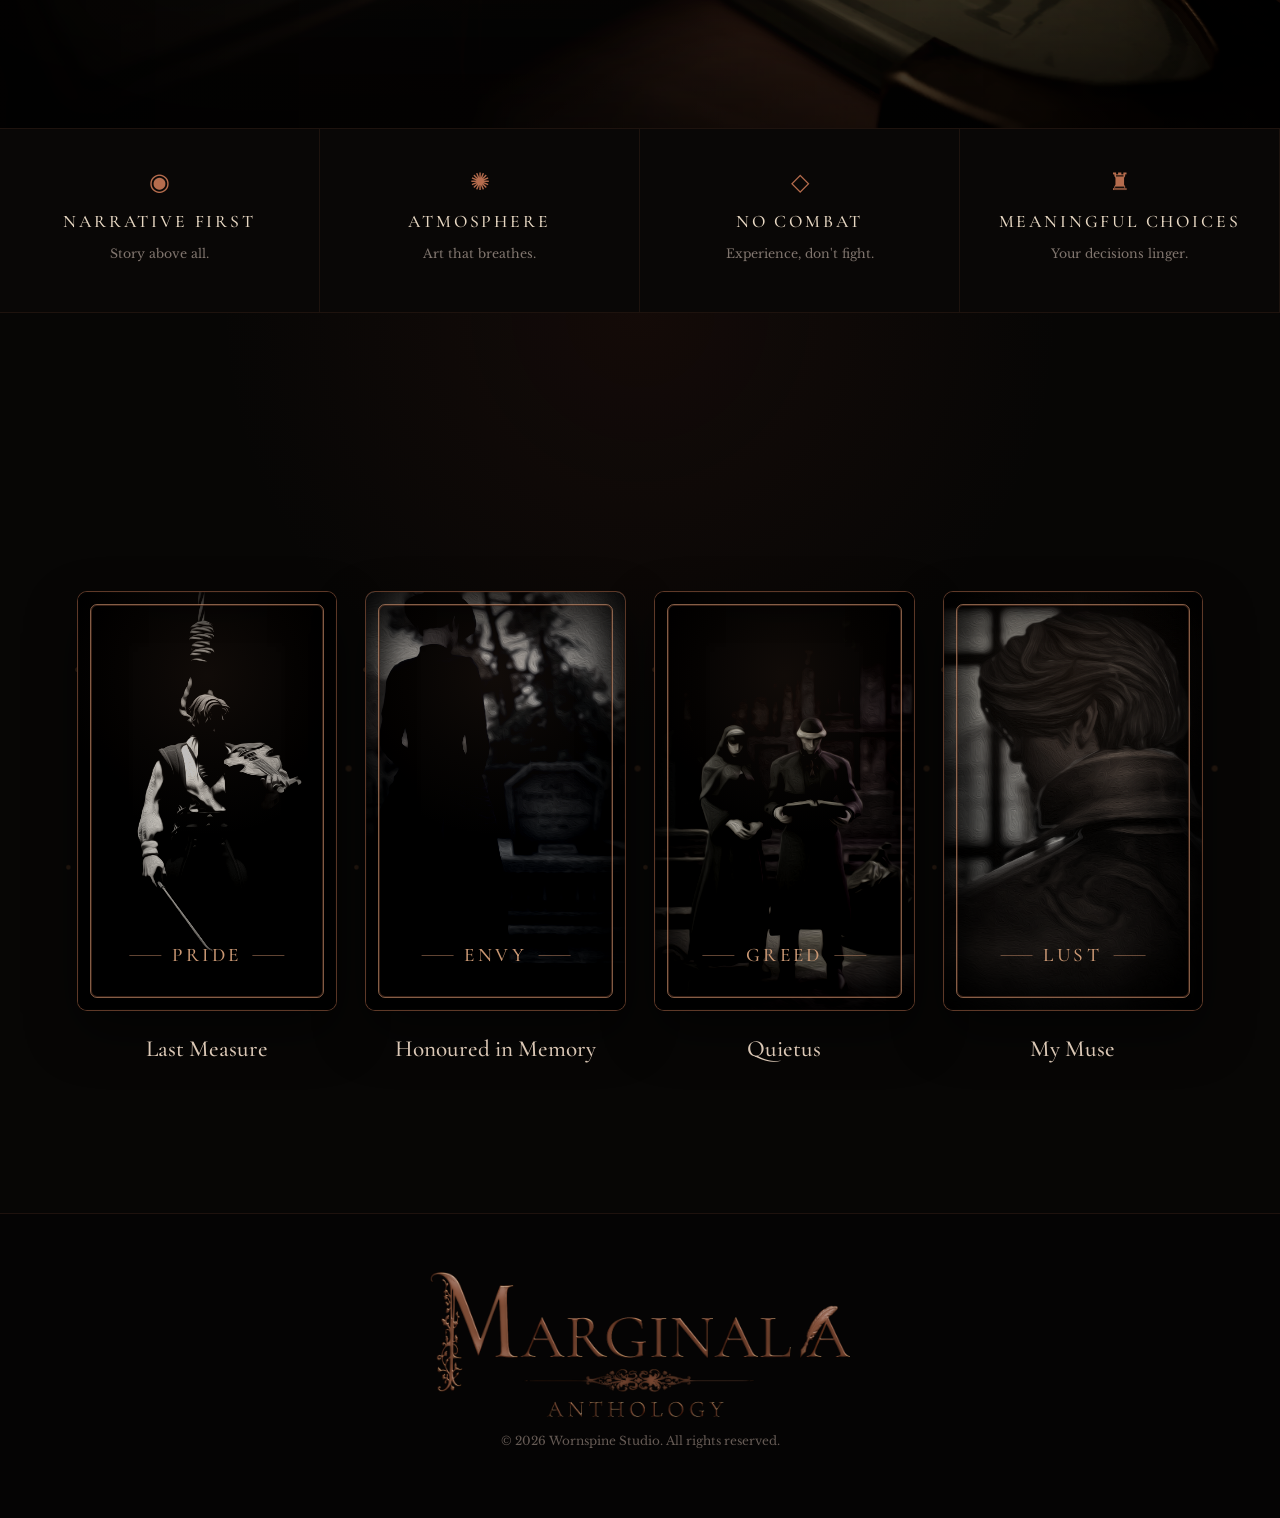
==== commit 1374ca37: "Add redeploy comment in index.html" ====
--- a/index.html
+++ b/index.html
@@ -122,3 +122,4 @@
   <script src="script.js"></script>
 </body>
 </html>
+<!-- redeploy -->
--- a/gothic-card.css
+++ b/gothic-card.css
@@ -1 +1 @@
-.tale-card{position:relative;isolation:isolate;padding-bottom:10px}.tale-card .cover{overflow:hidden!important;border:1px solid rgba(181,108,77,.5)!important;border-radius:10px!important;background:#070605!important;box-shadow:0 22px 52px rgba(0,0,0,.48)!important;transition:border-color .45s ease,box-shadow .45s ease,transform .45s ease}.tale-card .cover-art{position:absolute;inset:0;filter:grayscale(.78) sepia(.16) saturate(.72) contrast(1.23) brightness(.76);transform:scale(1.01);transition:transform .55s ease,filter .55s ease;z-index:1}.pride-card .cover-art{background:linear-gradient(180deg,rgba(4,3,3,.08) 0%,rgba(4,3,3,.01) 36%,rgba(4,3,3,.24) 100%),url('assets/pride_card.png') center 24%/cover no-repeat}.envy-card .cover-art{background:linear-gradient(180deg,rgba(4,3,3,.08) 0%,rgba(4,3,3,.01) 36%,rgba(4,3,3,.24) 100%),url('assets/envy_card.png') center 24%/cover no-repeat}.greed-card .cover-art{background:linear-gradient(180deg,rgba(4,3,3,.08) 0%,rgba(4,3,3,.01) 36%,rgba(4,3,3,.24) 100%),url('assets/greed_card.png') center 24%/cover no-repeat}.lust-card .cover-art{background:linear-gradient(180deg,rgba(4,3,3,.08) 0%,rgba(4,3,3,.01) 36%,rgba(4,3,3,.24) 100%),url('assets/lust_card.png') center 24%/cover no-repeat}.tale-card .card-vignette{position:absolute;inset:0;z-index:3;pointer-events:none;background:radial-gradient(circle at 50% 20%,rgba(164,111,81,.1) 0%,rgba(164,111,81,.04) 24%,transparent 45%),linear-gradient(90deg,rgba(0,0,0,.74) 0%,rgba(0,0,0,.26) 14%,transparent 31%,transparent 69%,rgba(0,0,0,.26) 86%,rgba(0,0,0,.74) 100%),linear-gradient(180deg,rgba(0,0,0,.66) 0%,rgba(0,0,0,.14) 14%,transparent 30%,transparent 69%,rgba(0,0,0,.2) 86%,rgba(0,0,0,.7) 100%);box-shadow:inset 0 0 50px rgba(0,0,0,.48);transition:box-shadow .45s ease,background .45s ease}.tale-card .card-vignette:after{content:"";position:absolute;inset:-18%;opacity:0;transform:scale(.94);background:radial-gradient(circle at 72% 20%,rgba(223,155,119,.3) 0%,rgba(181,108,77,.14) 18%,rgba(181,108,77,.05) 32%,transparent 50%);mix-blend-mode:screen;filter:blur(2px);transition:opacity .35s ease,transform .55s ease}.tale-card .sin-label{position:absolute;left:50%;bottom:10.5%;z-index:6;transform:translateX(-50%);color:#c99773;font:500 clamp(1.2rem,1.5vw,1.75rem) Cormorant Garamond,serif;letter-spacing:.18em;text-transform:uppercase;text-shadow:0 2px 14px rgba(0,0,0,.92);white-space:nowrap}.tale-card .sin-label:before,.tale-card .sin-label:after{content:"";position:absolute;top:50%;width:32px;height:1px;background:rgba(201,142,107,.48)}.tale-card .sin-label:before{right:calc(100% + 11px)}.tale-card .sin-label:after{left:calc(100% + 11px)}.tale-card h3{position:relative;z-index:7;margin:24px 0 0!important;color:#dbc8b6!important}.tale-card .card-particles{position:absolute;inset:-30px -24px 18px;z-index:-1;pointer-events:none;opacity:.18;transition:opacity .45s ease,transform .45s ease;background-image:radial-gradient(circle at 8% 22%,rgba(232,145,87,.9) 0 2px,transparent 3px),radial-gradient(circle at 90% 14%,rgba(232,145,87,.8) 0 1.5px,transparent 3px),radial-gradient(circle at 96% 42%,rgba(232,145,87,.7) 0 2px,transparent 4px),radial-gradient(circle at 5% 62%,rgba(232,145,87,.72) 0 1.5px,transparent 3px),radial-gradient(circle at 88% 78%,rgba(232,145,87,.65) 0 2px,transparent 4px),radial-gradient(circle at 14% 88%,rgba(232,145,87,.6) 0 1px,transparent 3px);filter:drop-shadow(0 0 8px rgba(181,108,77,.7))}.tale-card:hover .cover{border-color:rgba(223,155,119,.95)!important;box-shadow:0 26px 60px rgba(0,0,0,.54),0 0 18px rgba(181,108,77,.34),0 0 42px rgba(181,108,77,.12)!important}.tale-card:hover .cover-art{transform:scale(1.045);filter:grayscale(.64) sepia(.18) saturate(.78) contrast(1.28) brightness(.82)}.tale-card:hover .card-vignette{background:radial-gradient(circle at 50% 20%,rgba(183,120,85,.14) 0%,rgba(181,108,77,.06) 24%,transparent 44%),linear-gradient(90deg,rgba(0,0,0,.66) 0%,rgba(0,0,0,.21) 12%,transparent 29%,transparent 71%,rgba(0,0,0,.21) 88%,rgba(0,0,0,.66) 100%),linear-gradient(180deg,rgba(0,0,0,.57) 0%,rgba(0,0,0,.1) 13%,transparent 28%,transparent 70%,rgba(0,0,0,.15) 87%,rgba(0,0,0,.63) 100%);box-shadow:inset 0 0 56px rgba(0,0,0,.4),0 0 20px rgba(181,108,77,.14)}.tale-card:hover .card-vignette:after{opacity:1;transform:scale(1);animation:bronzeLightPulse 2.25s ease-in-out infinite}.tale-card:hover .card-particles{opacity:.85;transform:scale(1.03)}@keyframes bronzeLightPulse{0%,100%{opacity:.68;transform:scale(.98)}50%{opacity:.95;transform:scale(1.045)}}@media(max-width:560px){.tale-card h3{margin-top:22px!important}.tale-card .card-particles{inset:-20px -14px 16px}.tale-card .card-vignette{box-shadow:inset 0 0 36px rgba(0,0,0,.45)}.tale-card .card-vignette:after{inset:-10%;background:radial-gradient(circle at 72% 20%,rgba(223,155,119,.24) 0%,rgba(181,108,77,.1) 20%,rgba(181,108,77,.04) 34%,transparent 52%)}}@media(prefers-reduced-motion:reduce){.tale-card:hover .card-vignette:after{animation:none}}
+.tale-card{position:relative;isolation:isolate;padding-bottom:10px;text-decoration:none;color:inherit;outline:none}.tale-card:visited{color:inherit}.tale-card:focus-visible{outline:1px solid rgba(223,155,119,.78);outline-offset:8px;border-radius:12px}.tale-card .cover{overflow:hidden!important;border:1px solid rgba(181,108,77,.5)!important;border-radius:10px!important;background:#070605!important;box-shadow:0 22px 52px rgba(0,0,0,.48)!important;transition:border-color .45s ease,box-shadow .45s ease,transform .45s ease}.tale-card .cover-art{position:absolute;inset:0;filter:grayscale(.78) sepia(.16) saturate(.72) contrast(1.23) brightness(.76);transform:scale(1.01);transition:transform .55s ease,filter .55s ease;z-index:1}.pride-card .cover-art{background:linear-gradient(180deg,rgba(4,3,3,.08) 0%,rgba(4,3,3,.01) 36%,rgba(4,3,3,.24) 100%),url('assets/pride_card.png') center 24%/cover no-repeat}.envy-card .cover-art{background:linear-gradient(180deg,rgba(4,3,3,.08) 0%,rgba(4,3,3,.01) 36%,rgba(4,3,3,.24) 100%),url('assets/envy_card.png') center 24%/cover no-repeat}.greed-card .cover-art{background:linear-gradient(180deg,rgba(4,3,3,.08) 0%,rgba(4,3,3,.01) 36%,rgba(4,3,3,.24) 100%),url('assets/greed_card.png') center 24%/cover no-repeat}.lust-card .cover-art{background:linear-gradient(180deg,rgba(4,3,3,.08) 0%,rgba(4,3,3,.01) 36%,rgba(4,3,3,.24) 100%),url('assets/lust_card.png') center 24%/cover no-repeat}.tale-card .card-vignette{position:absolute;inset:0;z-index:3;pointer-events:none;background:radial-gradient(circle at 50% 20%,rgba(164,111,81,.1) 0%,rgba(164,111,81,.04) 24%,transparent 45%),linear-gradient(90deg,rgba(0,0,0,.74) 0%,rgba(0,0,0,.26) 14%,transparent 31%,transparent 69%,rgba(0,0,0,.26) 86%,rgba(0,0,0,.74) 100%),linear-gradient(180deg,rgba(0,0,0,.66) 0%,rgba(0,0,0,.14) 14%,transparent 30%,transparent 69%,rgba(0,0,0,.2) 86%,rgba(0,0,0,.7) 100%);box-shadow:inset 0 0 50px rgba(0,0,0,.48);transition:box-shadow .45s ease,background .45s ease}.tale-card .card-vignette:after{content:"";position:absolute;inset:-18%;opacity:0;transform:scale(.94);background:radial-gradient(circle at 72% 20%,rgba(223,155,119,.3) 0%,rgba(181,108,77,.14) 18%,rgba(181,108,77,.05) 32%,transparent 50%);mix-blend-mode:screen;filter:blur(2px);transition:opacity .35s ease,transform .55s ease}.tale-card .sin-label{position:absolute;left:50%;bottom:10.5%;z-index:6;transform:translateX(-50%);color:#c99773;font:500 clamp(1.2rem,1.5vw,1.75rem) Cormorant Garamond,serif;letter-spacing:.18em;text-transform:uppercase;text-shadow:0 2px 14px rgba(0,0,0,.92);white-space:nowrap}.tale-card .sin-label:before,.tale-card .sin-label:after{content:"";position:absolute;top:50%;width:32px;height:1px;background:rgba(201,142,107,.48)}.tale-card .sin-label:before{right:calc(100% + 11px)}.tale-card .sin-label:after{left:calc(100% + 11px)}.tale-card h3{position:relative;z-index:7;margin:24px 0 0!important;color:#dbc8b6!important;text-decoration:none!important}.tale-card .card-particles{position:absolute;inset:-30px -24px 18px;z-index:-1;pointer-events:none;opacity:.18;transition:opacity .45s ease,transform .45s ease;background-image:radial-gradient(circle at 8% 22%,rgba(232,145,87,.9) 0 2px,transparent 3px),radial-gradient(circle at 90% 14%,rgba(232,145,87,.8) 0 1.5px,transparent 3px),radial-gradient(circle at 96% 42%,rgba(232,145,87,.7) 0 2px,transparent 4px),radial-gradient(circle at 5% 62%,rgba(232,145,87,.72) 0 1.5px,transparent 3px),radial-gradient(circle at 88% 78%,rgba(232,145,87,.65) 0 2px,transparent 4px),radial-gradient(circle at 14% 88%,rgba(232,145,87,.6) 0 1px,transparent 3px);filter:drop-shadow(0 0 8px rgba(181,108,77,.7))}.tale-card:hover .cover{border-color:rgba(223,155,119,.95)!important;box-shadow:0 26px 60px rgba(0,0,0,.54),0 0 18px rgba(181,108,77,.34),0 0 42px rgba(181,108,77,.12)!important}.tale-card:hover .cover-art{transform:scale(1.045);filter:grayscale(.64) sepia(.18) saturate(.78) contrast(1.28) brightness(.82)}.tale-card:hover .card-vignette{background:radial-gradient(circle at 50% 20%,rgba(183,120,85,.14) 0%,rgba(181,108,77,.06) 24%,transparent 44%),linear-gradient(90deg,rgba(0,0,0,.66) 0%,rgba(0,0,0,.21) 12%,transparent 29%,transparent 71%,rgba(0,0,0,.21) 88%,rgba(0,0,0,.66) 100%),linear-gradient(180deg,rgba(0,0,0,.57) 0%,rgba(0,0,0,.1) 13%,transparent 28%,transparent 70%,rgba(0,0,0,.15) 87%,rgba(0,0,0,.63) 100%);box-shadow:inset 0 0 56px rgba(0,0,0,.4),0 0 20px rgba(181,108,77,.14)}.tale-card:hover .card-vignette:after{opacity:1;transform:scale(1);animation:bronzeLightPulse 2.25s ease-in-out infinite}.tale-card:hover .card-particles{opacity:.85;transform:scale(1.03)}@keyframes bronzeLightPulse{0%,100%{opacity:.68;transform:scale(.98)}50%{opacity:.95;transform:scale(1.045)}}@media(max-width:560px){.tale-card h3{margin-top:22px!important}.tale-card .card-particles{inset:-20px -14px 16px}.tale-card .card-vignette{box-shadow:inset 0 0 36px rgba(0,0,0,.45)}.tale-card .card-vignette:after{inset:-10%;background:radial-gradient(circle at 72% 20%,rgba(223,155,119,.24) 0%,rgba(181,108,77,.1) 20%,rgba(181,108,77,.04) 34%,transparent 52%)}}@media(prefers-reduced-motion:reduce){.tale-card:hover .card-vignette:after{animation:none}}
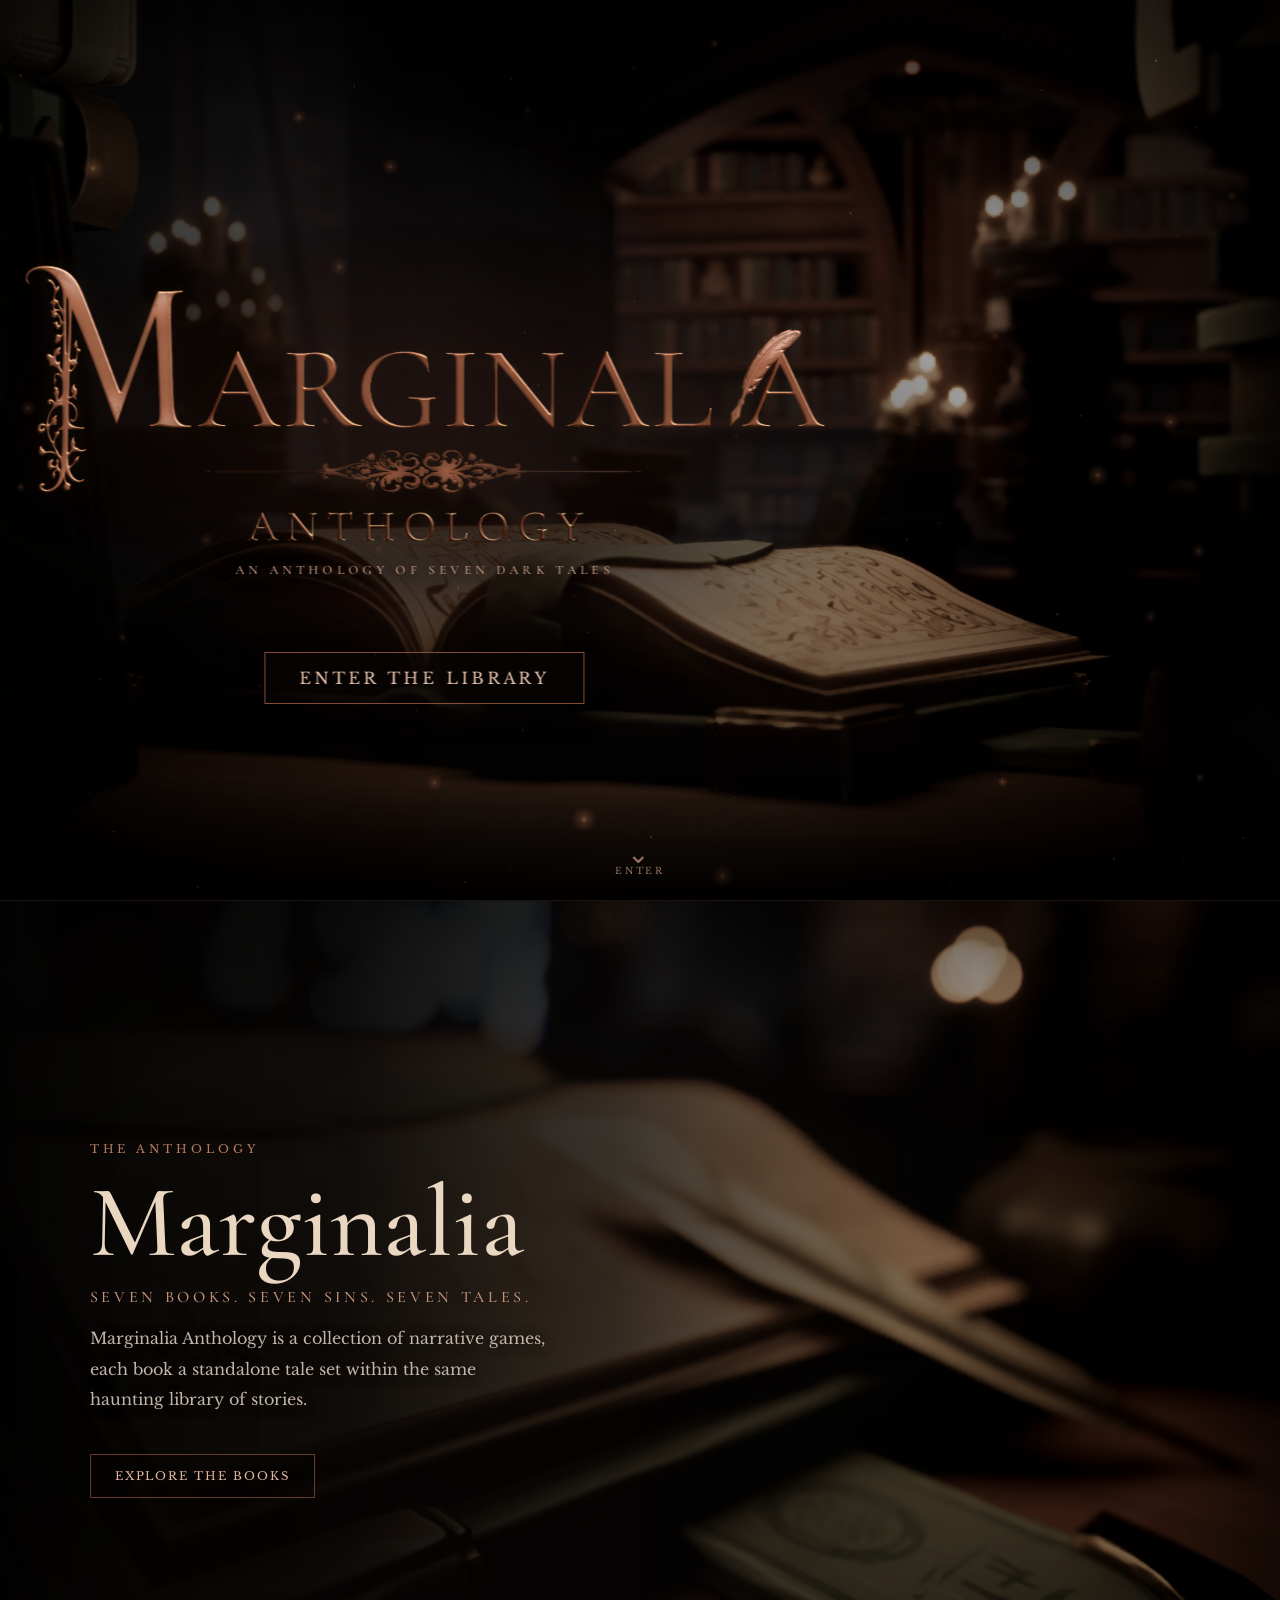
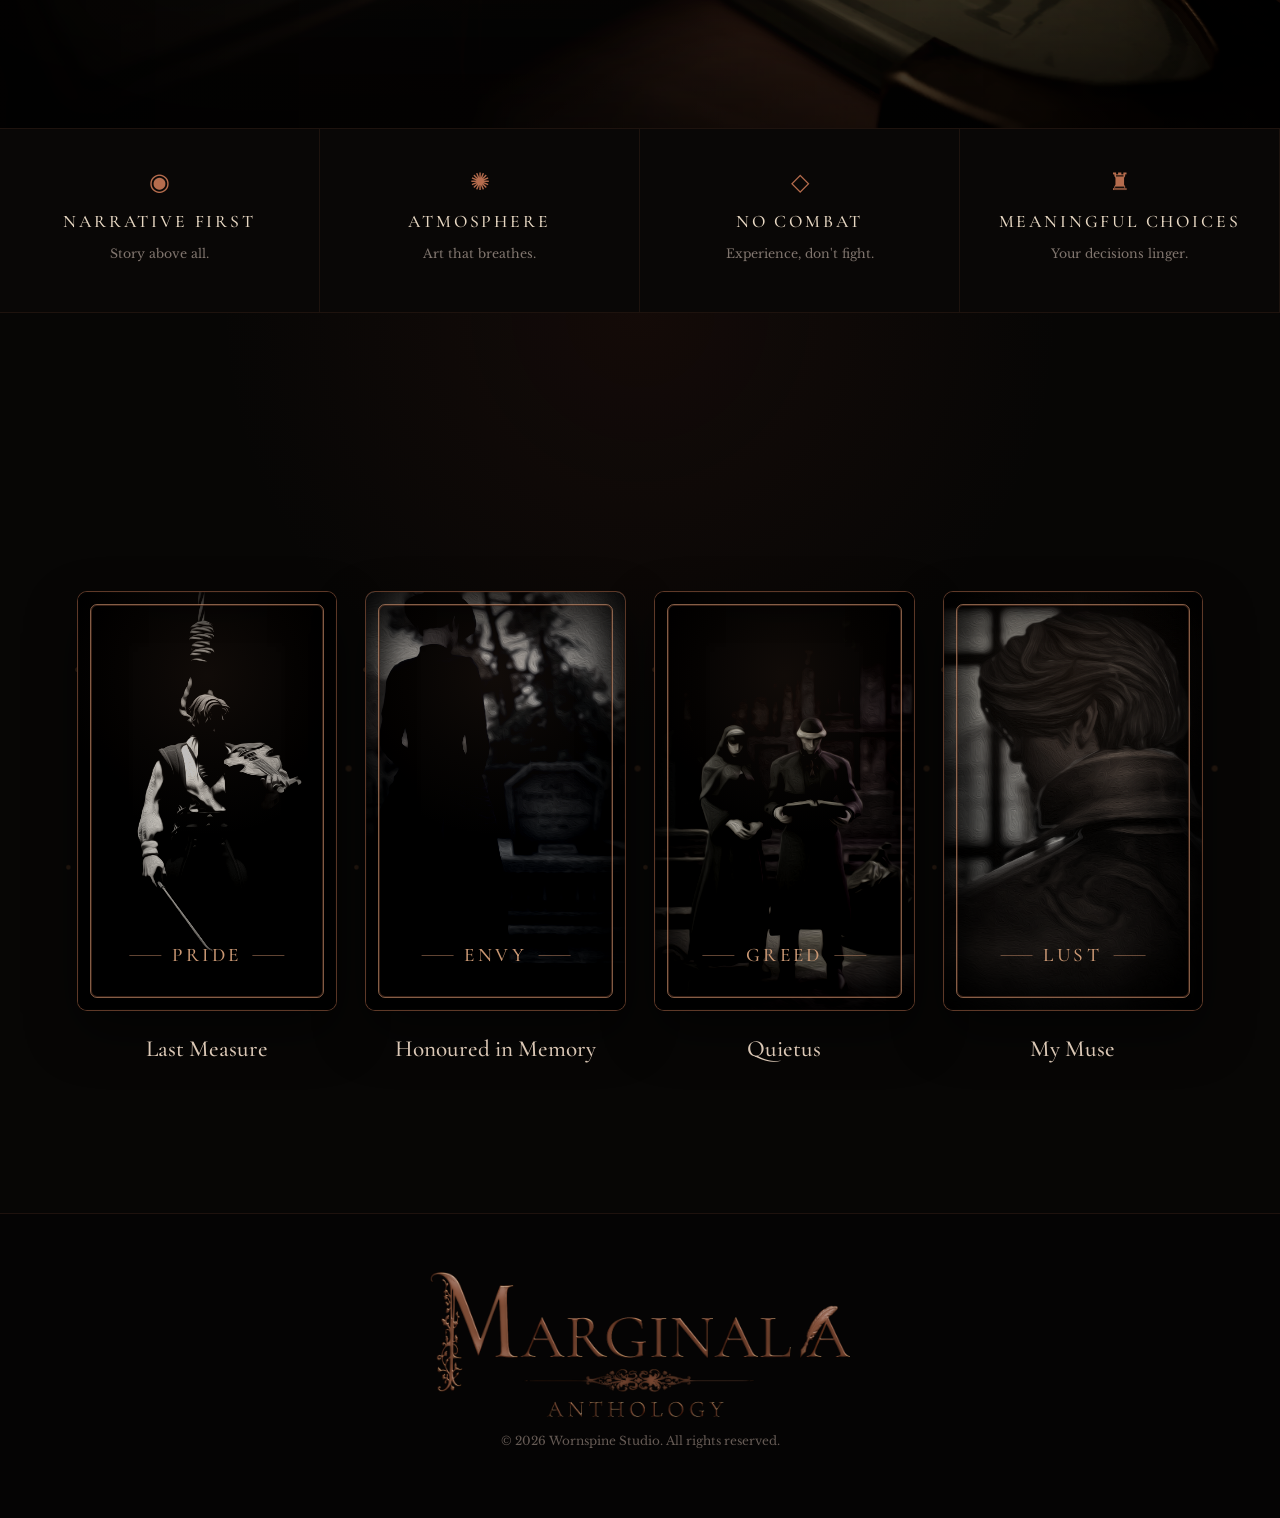
==== commit f1ffe4a6: "Link available tale cards to their pages" ====
--- a/index.html
+++ b/index.html
@@ -81,7 +81,7 @@
           <h3>Last Measure</h3>
         </a>
 
-        <article class="book-card tale-card envy-card">
+        <a class="book-card tale-card envy-card" href="envy.html" aria-label="Open Honoured in Memory">
           <div class="card-particles" aria-hidden="true"></div>
           <div class="cover cover-envy">
             <div class="cover-art" aria-hidden="true"></div>
@@ -89,9 +89,9 @@
             <span class="sin-label">ENVY</span>
           </div>
           <h3>Honoured in Memory</h3>
-        </article>
+        </a>
 
-        <article class="book-card tale-card greed-card">
+        <a class="book-card tale-card greed-card" href="greed.html" aria-label="Open Quietus">
           <div class="card-particles" aria-hidden="true"></div>
           <div class="cover cover-greed">
             <div class="cover-art" aria-hidden="true"></div>
@@ -99,9 +99,9 @@
             <span class="sin-label">GREED</span>
           </div>
           <h3>Quietus</h3>
-        </article>
+        </a>
 
-        <article class="book-card tale-card lust-card">
+        <a class="book-card tale-card lust-card" href="lust.html" aria-label="Open My Muse">
           <div class="card-particles" aria-hidden="true"></div>
           <div class="cover cover-lust">
             <div class="cover-art" aria-hidden="true"></div>
@@ -109,7 +109,7 @@
             <span class="sin-label">LUST</span>
           </div>
           <h3>My Muse</h3>
-        </article>
+        </a>
       </div>
     </section>
   </main>
@@ -122,4 +122,3 @@
   <script src="script.js"></script>
 </body>
 </html>
-<!-- redeploy -->
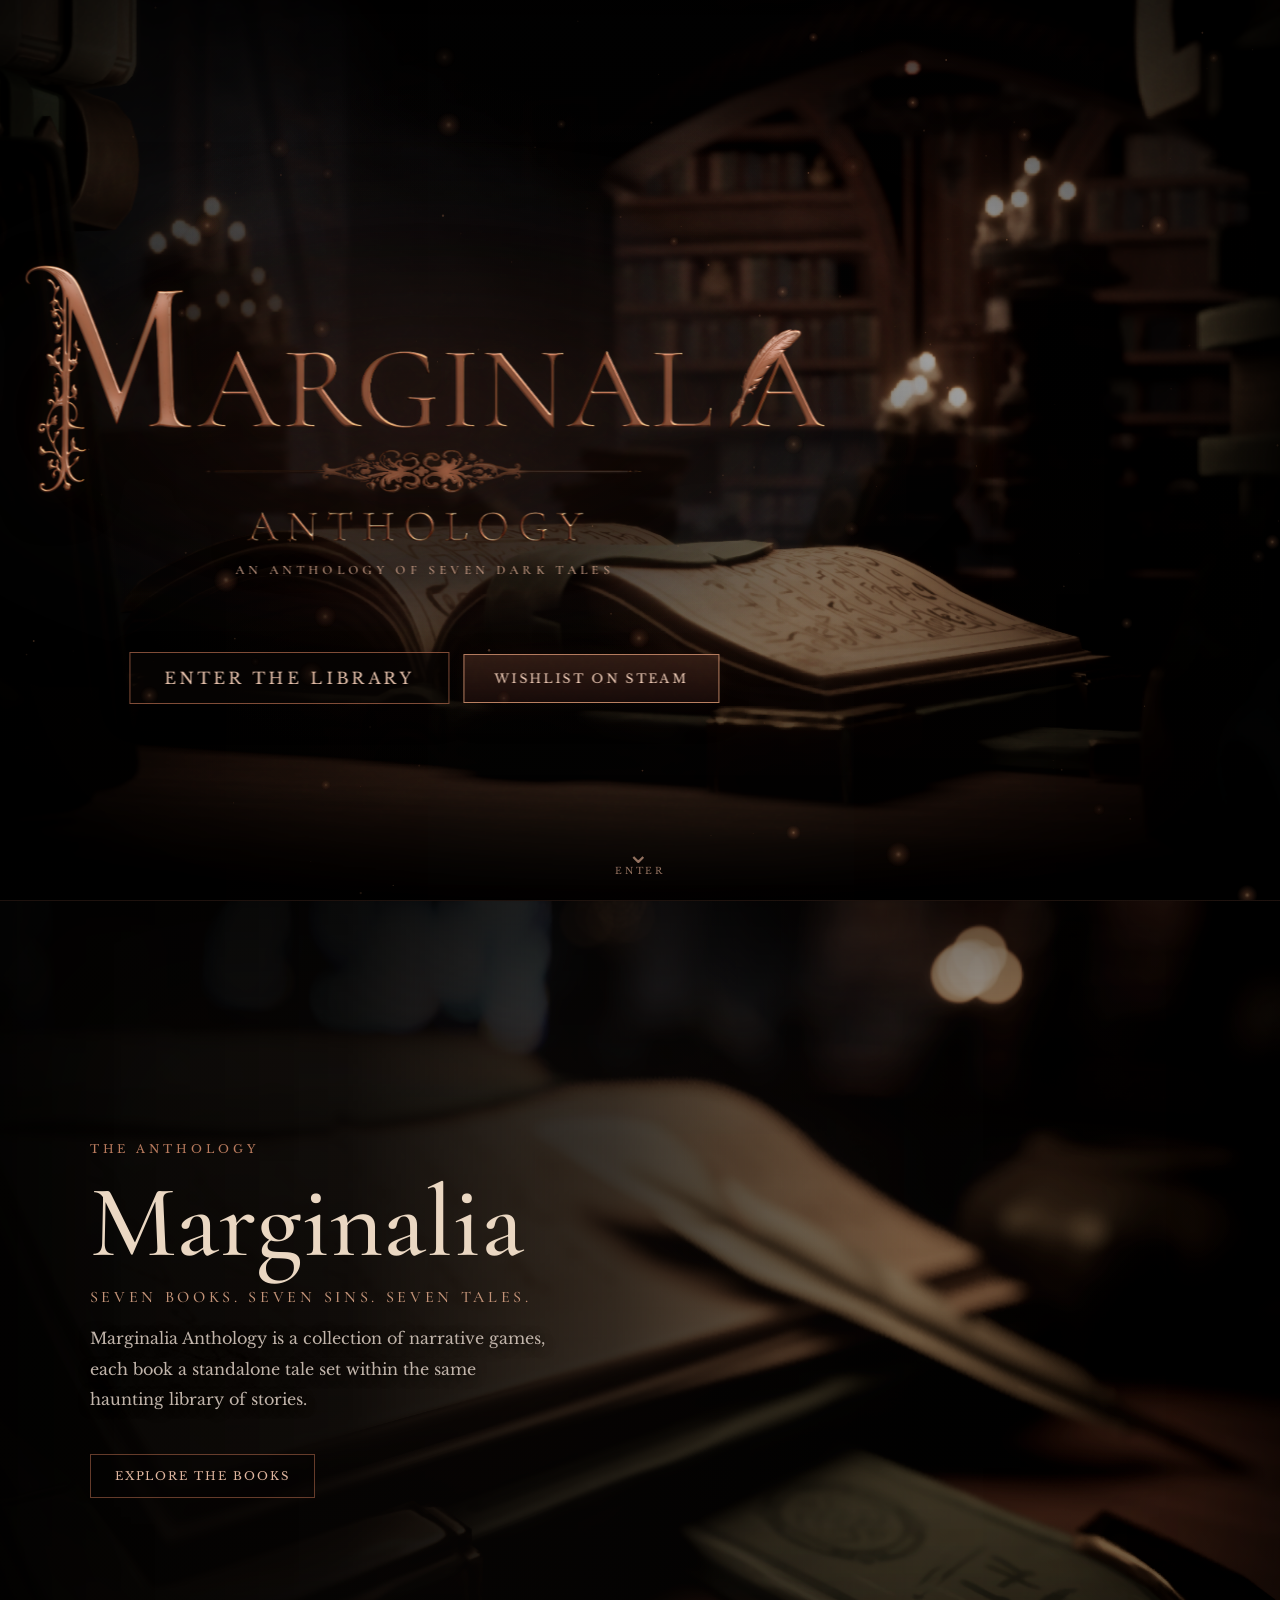
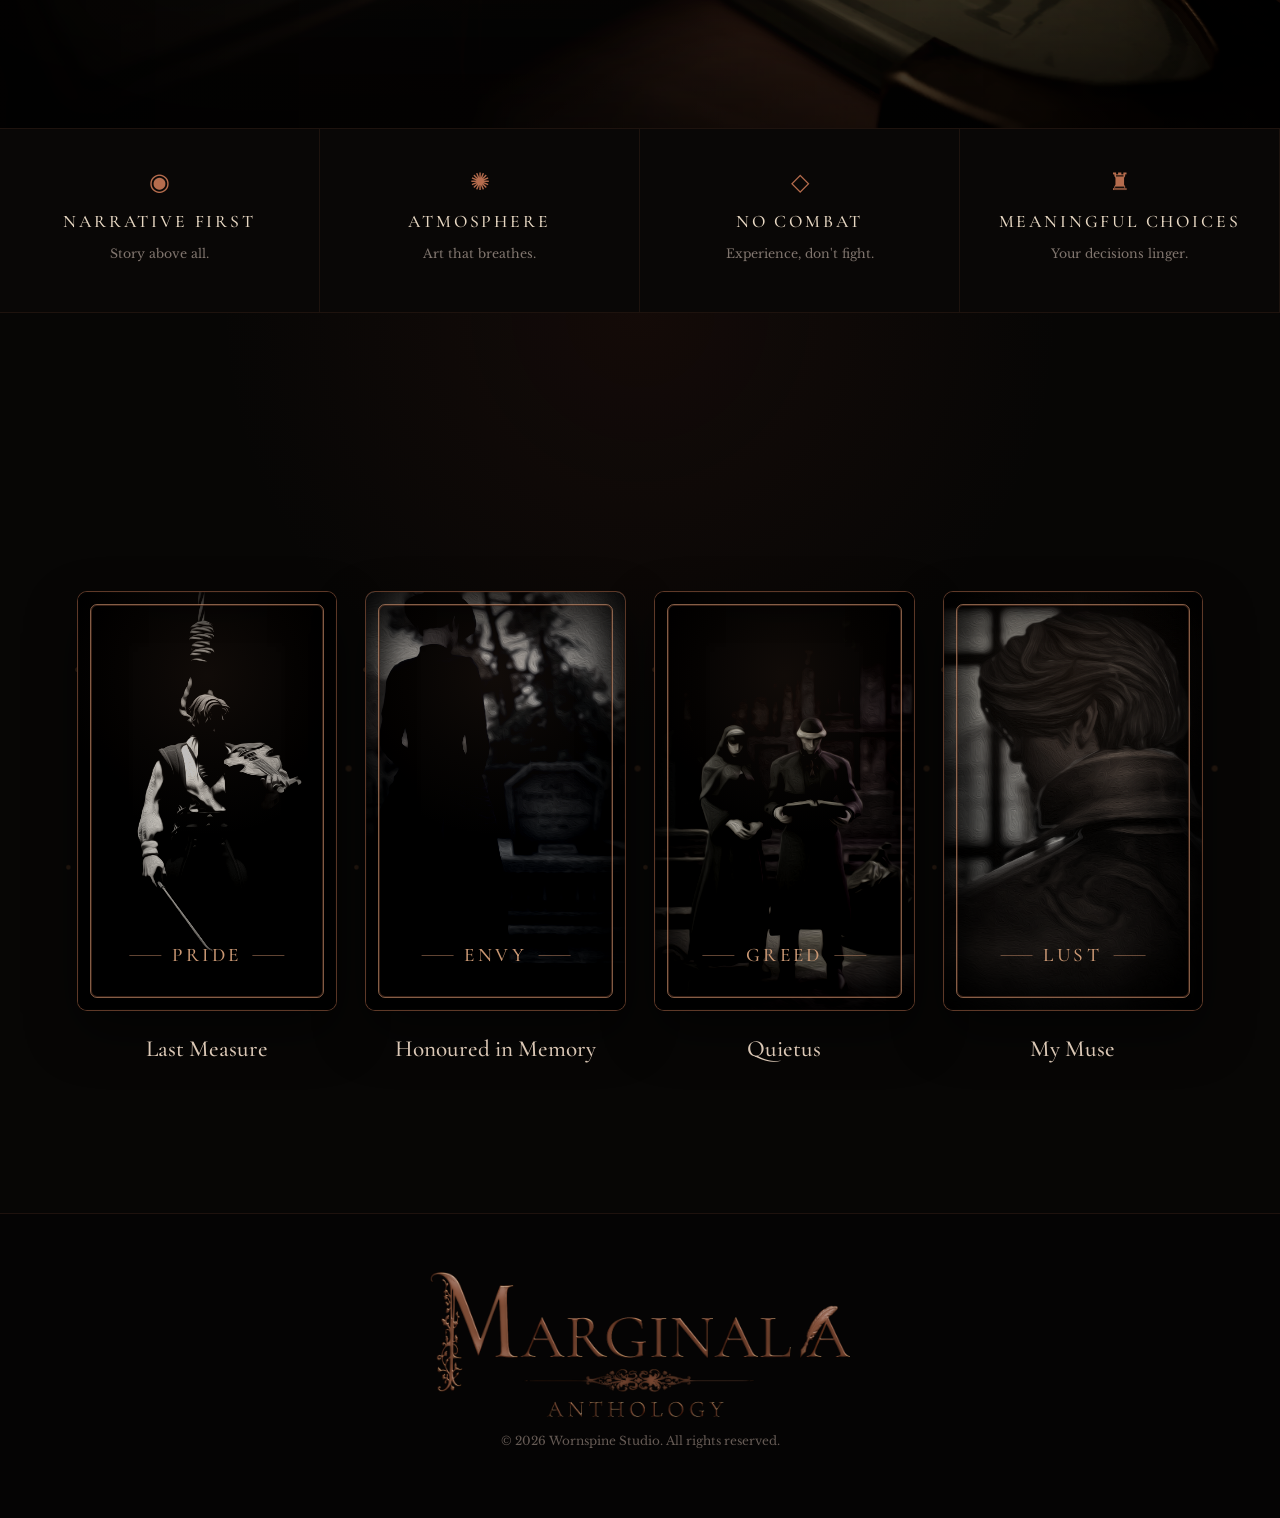
==== commit 6af1e8fd: "Add Steam wishlist button to landing page" ====
--- a/index.html
+++ b/index.html
@@ -13,6 +13,7 @@
   <link rel="apple-touch-icon" href="assets/favicon.png">
   <link rel="stylesheet" href="style.css">
   <link rel="stylesheet" href="gothic-card.css?v=20260805-5">
+  <link rel="stylesheet" href="wishlist.css?v=20260807-1">
 </head>
 <body>
   <canvas id="dust" aria-hidden="true"></canvas>
@@ -31,9 +32,14 @@
             <p>An anthology of seven dark tales</p>
           </div>
 
-          <button class="enter-button" id="enterLibrary" type="button">
-            <span>Enter the Library</span>
-          </button>
+          <div class="hero-actions">
+            <button class="enter-button" id="enterLibrary" type="button">
+              <span>Enter the Library</span>
+            </button>
+            <a class="wishlist-button" href="https://store.steampowered.com/app/4559530/Marginalia/" target="_blank" rel="noopener noreferrer" aria-label="Wishlist Marginalia on Steam">
+              <span>Wishlist on Steam</span>
+            </a>
+          </div>
         </div>
       </div>
 
--- a/wishlist.css
+++ b/wishlist.css
@@ -0,0 +1 @@
+.hero-actions{display:flex;justify-content:center;align-items:center;gap:14px;flex-wrap:wrap;margin-top:18px}.hero-actions .enter-button{margin-top:0}.wishlist-button{position:relative;display:inline-flex;align-items:center;justify-content:center;min-height:49px;padding:15px 30px;overflow:hidden;border:1px solid rgba(223,155,119,.78);background:linear-gradient(180deg,rgba(181,108,77,.24),rgba(84,41,31,.22)),rgba(9,5,4,.72);box-shadow:0 10px 30px rgba(0,0,0,.3),0 0 22px rgba(181,108,77,.08);color:#f0ccb7;text-decoration:none;text-transform:uppercase;letter-spacing:.19em;font-size:.78rem;backdrop-filter:blur(5px);transition:transform .35s ease,color .35s ease,border-color .35s ease,box-shadow .35s ease,background .35s ease}.wishlist-button:before{content:"";position:absolute;inset:0;background:linear-gradient(110deg,transparent 28%,rgba(255,224,204,.12) 48%,transparent 68%);transform:translateX(-130%);transition:transform .85s ease}.wishlist-button:hover,.wishlist-button:focus-visible{transform:translateY(-2px);color:#ffe6d8;border-color:#f0b18d;background:linear-gradient(180deg,rgba(181,108,77,.34),rgba(84,41,31,.28)),rgba(12,7,5,.8);box-shadow:0 0 34px rgba(181,108,77,.3);outline:none}.wishlist-button:hover:before,.wishlist-button:focus-visible:before{transform:translateX(130%)}@media(max-width:560px){.hero-actions{flex-direction:column;gap:10px}.hero-actions .enter-button,.wishlist-button{width:min(290px,82vw)}}
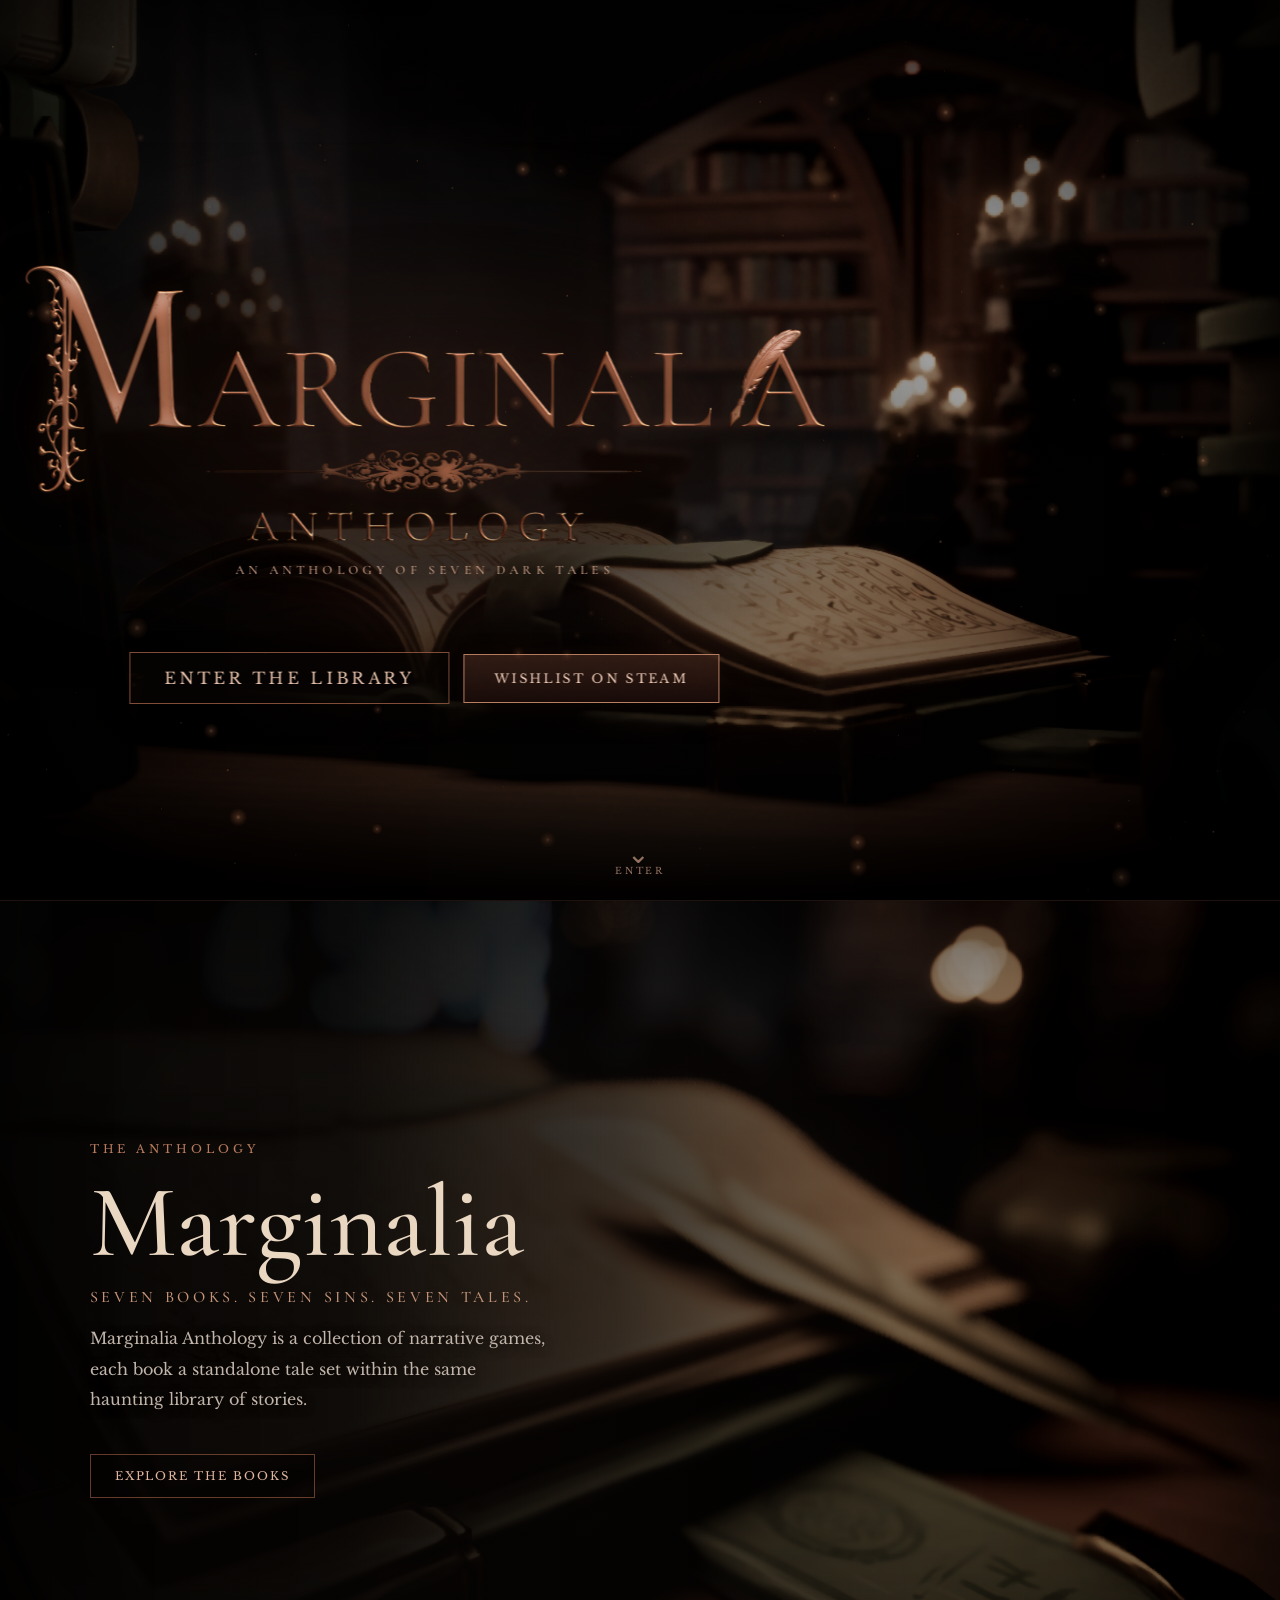
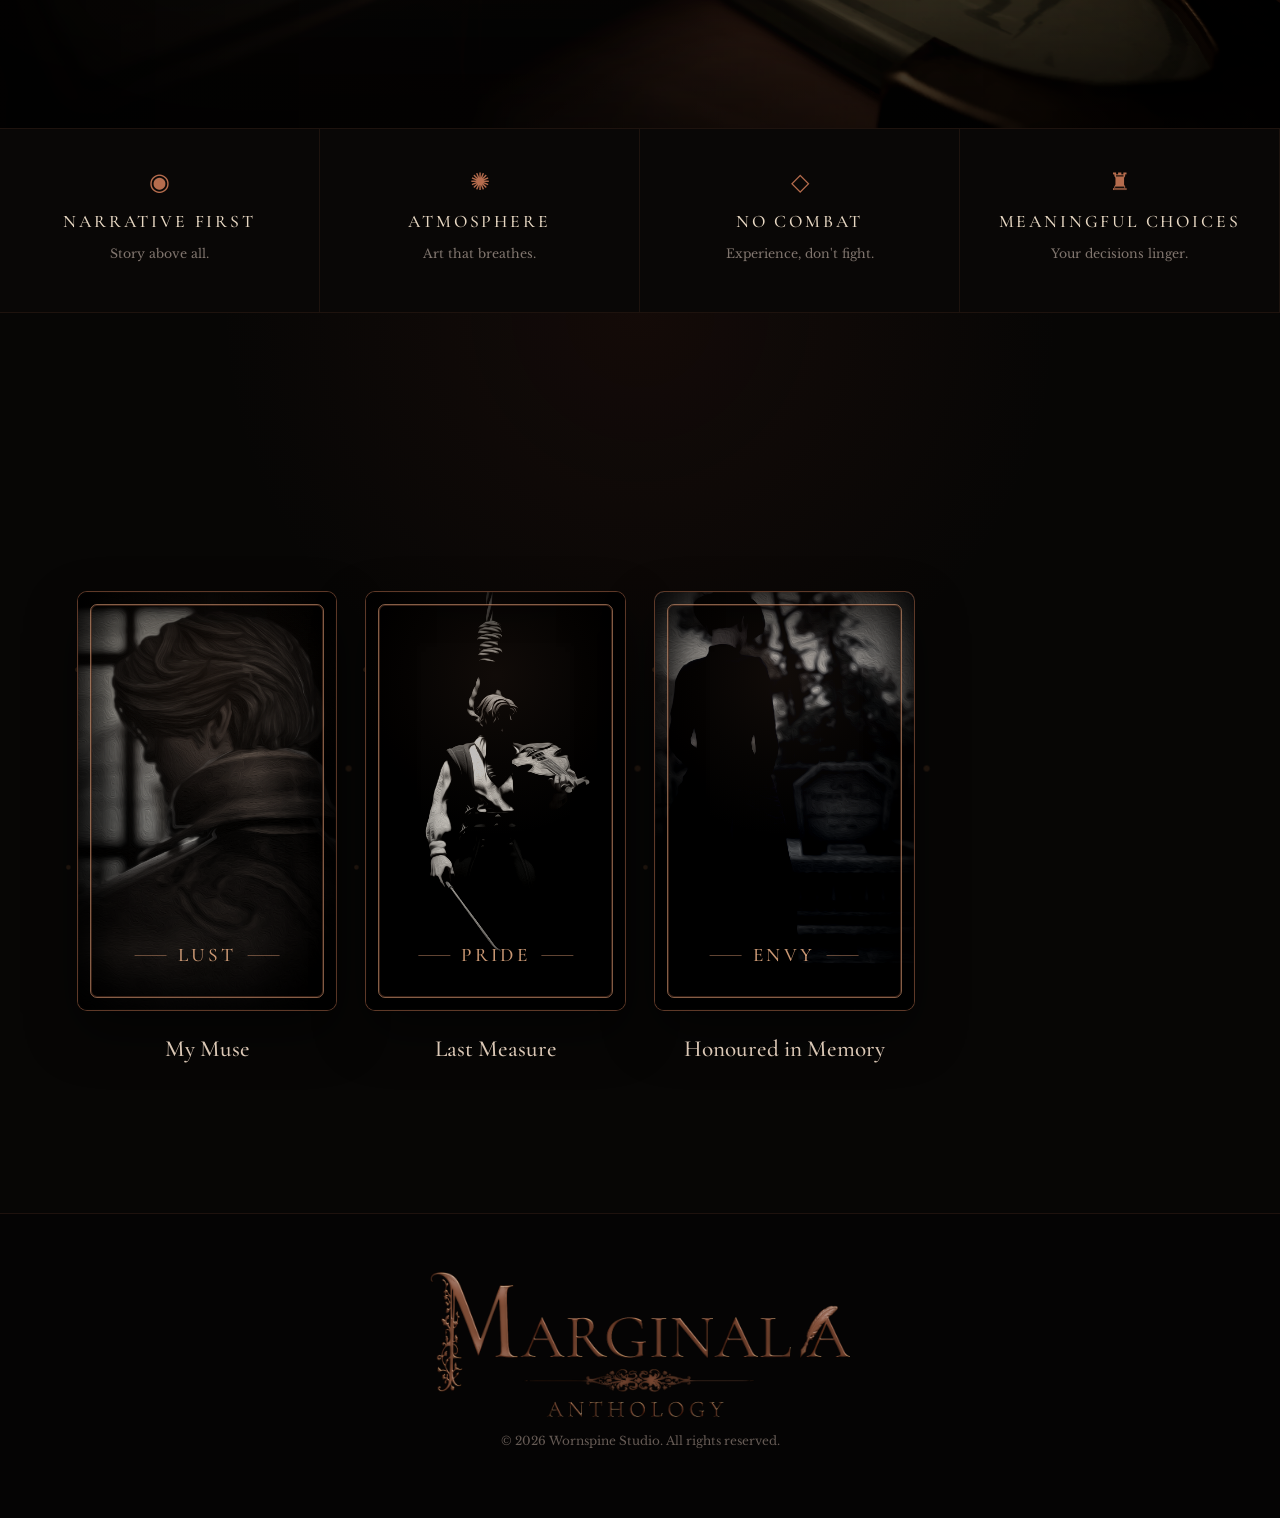
==== commit 91dc7dad: "Feature My Muse first and hide Greed from collection" ====
--- a/index.html
+++ b/index.html
@@ -77,6 +77,16 @@
       </div>
 
       <div class="book-grid">
+        <a class="book-card tale-card lust-card" href="lust.html" aria-label="Open My Muse">
+          <div class="card-particles" aria-hidden="true"></div>
+          <div class="cover cover-lust">
+            <div class="cover-art" aria-hidden="true"></div>
+            <div class="card-vignette" aria-hidden="true"></div>
+            <span class="sin-label">LUST</span>
+          </div>
+          <h3>My Muse</h3>
+        </a>
+
         <a class="book-card tale-card pride-card" href="pride.html" aria-label="Open Last Measure">
           <div class="card-particles" aria-hidden="true"></div>
           <div class="cover cover-pride">
@@ -96,26 +106,6 @@
           </div>
           <h3>Honoured in Memory</h3>
         </a>
-
-        <a class="book-card tale-card greed-card" href="greed.html" aria-label="Open Quietus">
-          <div class="card-particles" aria-hidden="true"></div>
-          <div class="cover cover-greed">
-            <div class="cover-art" aria-hidden="true"></div>
-            <div class="card-vignette" aria-hidden="true"></div>
-            <span class="sin-label">GREED</span>
-          </div>
-          <h3>Quietus</h3>
-        </a>
-
-        <a class="book-card tale-card lust-card" href="lust.html" aria-label="Open My Muse">
-          <div class="card-particles" aria-hidden="true"></div>
-          <div class="cover cover-lust">
-            <div class="cover-art" aria-hidden="true"></div>
-            <div class="card-vignette" aria-hidden="true"></div>
-            <span class="sin-label">LUST</span>
-          </div>
-          <h3>My Muse</h3>
-        </a>
       </div>
     </section>
   </main>
--- a/wishlist.css
+++ b/wishlist.css
@@ -1 +1 @@
-.hero-actions{display:flex;justify-content:center;align-items:center;gap:14px;flex-wrap:wrap;margin-top:18px}.hero-actions .enter-button{margin-top:0}.wishlist-button{position:relative;display:inline-flex;align-items:center;justify-content:center;min-height:49px;padding:15px 30px;overflow:hidden;border:1px solid rgba(223,155,119,.78);background:linear-gradient(180deg,rgba(181,108,77,.24),rgba(84,41,31,.22)),rgba(9,5,4,.72);box-shadow:0 10px 30px rgba(0,0,0,.3),0 0 22px rgba(181,108,77,.08);color:#f0ccb7;text-decoration:none;text-transform:uppercase;letter-spacing:.19em;font-size:.78rem;backdrop-filter:blur(5px);transition:transform .35s ease,color .35s ease,border-color .35s ease,box-shadow .35s ease,background .35s ease}.wishlist-button:before{content:"";position:absolute;inset:0;background:linear-gradient(110deg,transparent 28%,rgba(255,224,204,.12) 48%,transparent 68%);transform:translateX(-130%);transition:transform .85s ease}.wishlist-button:hover,.wishlist-button:focus-visible{transform:translateY(-2px);color:#ffe6d8;border-color:#f0b18d;background:linear-gradient(180deg,rgba(181,108,77,.34),rgba(84,41,31,.28)),rgba(12,7,5,.8);box-shadow:0 0 34px rgba(181,108,77,.3);outline:none}.wishlist-button:hover:before,.wishlist-button:focus-visible:before{transform:translateX(130%)}@media(max-width:560px){.hero-actions{flex-direction:column;gap:10px}.hero-actions .enter-button,.wishlist-button{width:min(290px,82vw)}}+.hero-actions{display:flex;justify-content:center;align-items:center;gap:14px;flex-wrap:wrap;margin-top:18px}.hero-actions .enter-button{margin-top:0}.wishlist-button{position:relative;display:inline-flex;align-items:center;justify-content:center;min-height:49px;padding:15px 30px;overflow:hidden;border:1px solid rgba(223,155,119,.78);background:linear-gradient(180deg,rgba(181,108,77,.24),rgba(84,41,31,.22)),rgba(9,5,4,.72);box-shadow:0 10px 30px rgba(0,0,0,.3),0 0 22px rgba(181,108,77,.08);color:#f0ccb7;text-decoration:none;text-transform:uppercase;letter-spacing:.19em;font-size:.78rem;backdrop-filter:blur(5px);transition:transform .35s ease,color .35s ease,border-color .35s ease,box-shadow .35s ease,background .35s ease}.wishlist-button:before{content:"";position:absolute;inset:0;background:linear-gradient(110deg,transparent 28%,rgba(255,224,204,.12) 48%,transparent 68%);transform:translateX(-130%);transition:transform .85s ease}.wishlist-button:hover,.wishlist-button:focus-visible{transform:translateY(-2px);color:#ffe6d8;border-color:#f0b18d;background:linear-gradient(180deg,rgba(181,108,77,.34),rgba(84,41,31,.28)),rgba(12,7,5,.8);box-shadow:0 0 34px rgba(181,108,77,.3);outline:none}.wishlist-button:hover:before,.wishlist-button:focus-visible:before{transform:translateX(130%)}.tale-wishlist{position:fixed;right:24px;bottom:24px;z-index:60;min-height:44px;padding:12px 20px;font-size:.68rem;letter-spacing:.16em;background:linear-gradient(180deg,rgba(181,108,77,.26),rgba(84,41,31,.24)),rgba(9,5,4,.86);box-shadow:0 12px 34px rgba(0,0,0,.42),0 0 24px rgba(181,108,77,.12)}@media(max-width:560px){.hero-actions{flex-direction:column;gap:10px}.hero-actions .enter-button,.wishlist-button{width:min(290px,82vw)}.tale-wishlist{right:14px;bottom:14px;width:auto;min-width:0;padding:11px 15px;font-size:.61rem;letter-spacing:.13em}}
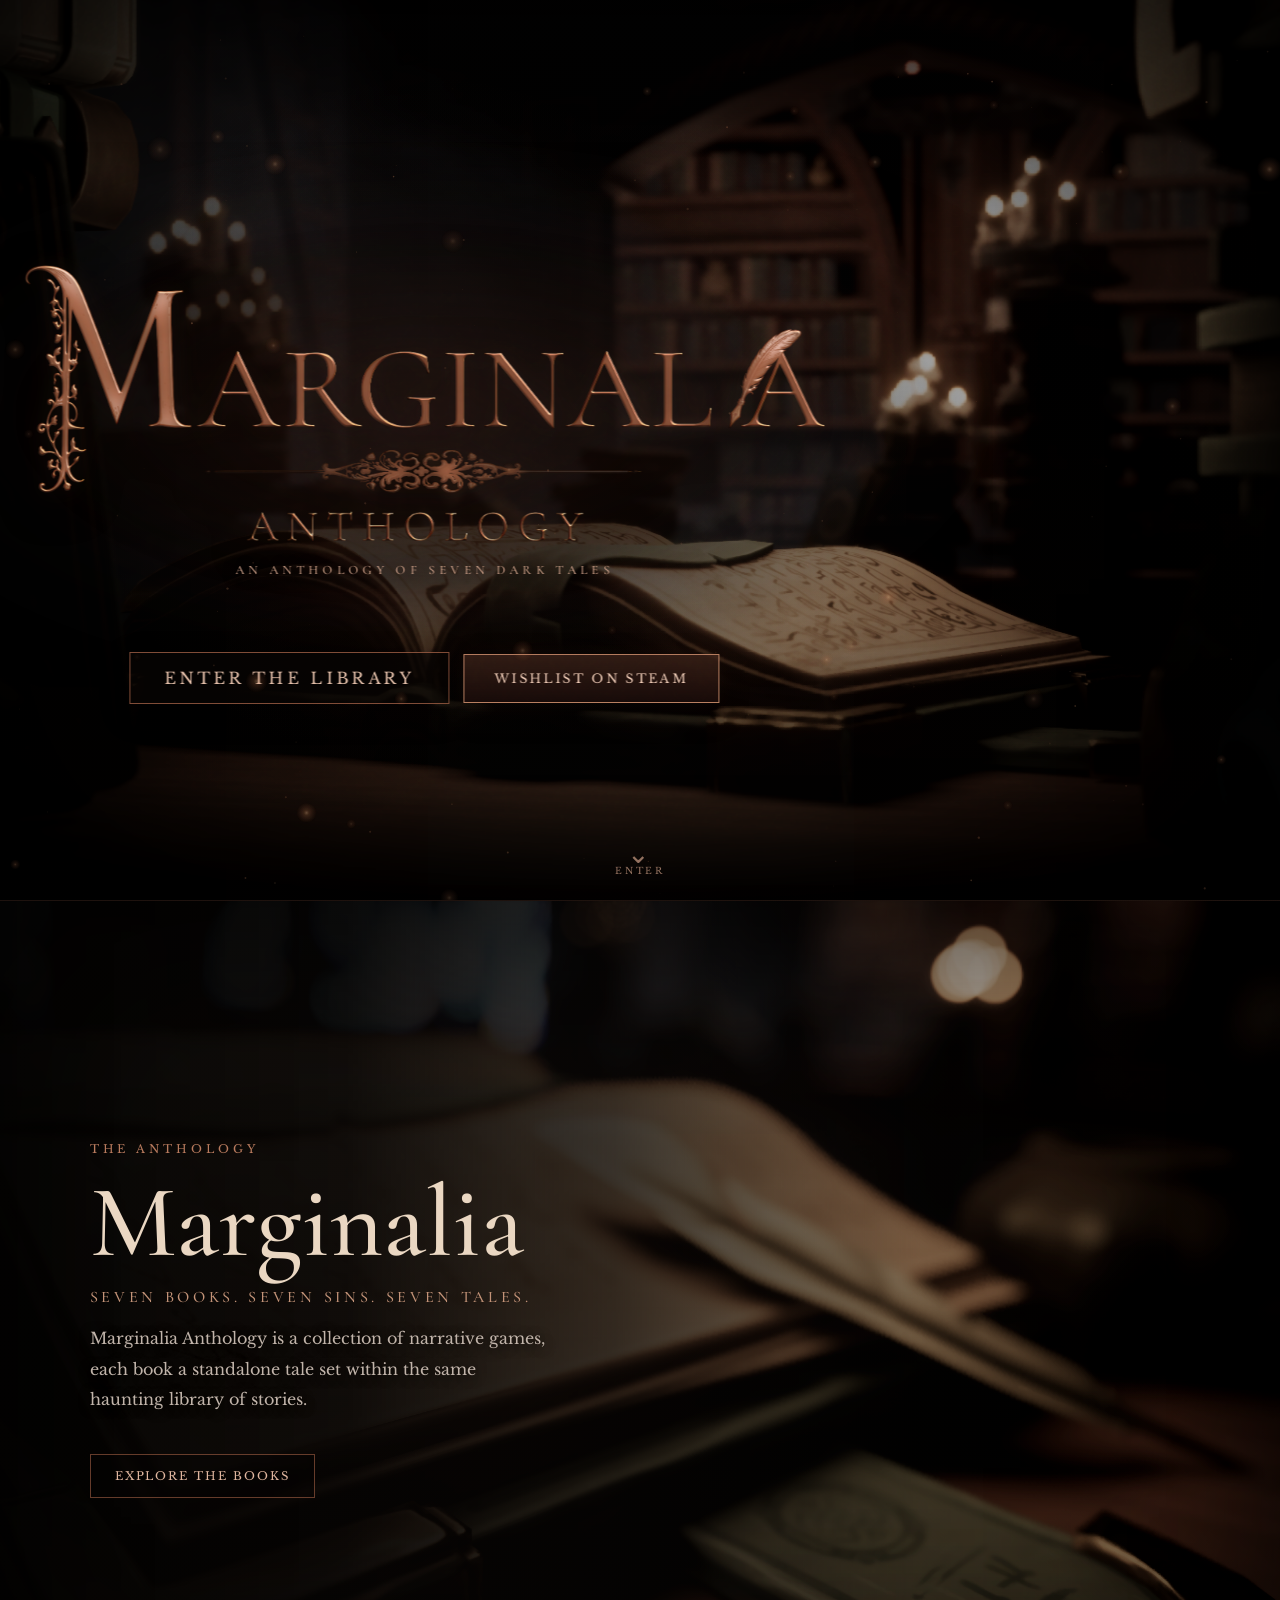
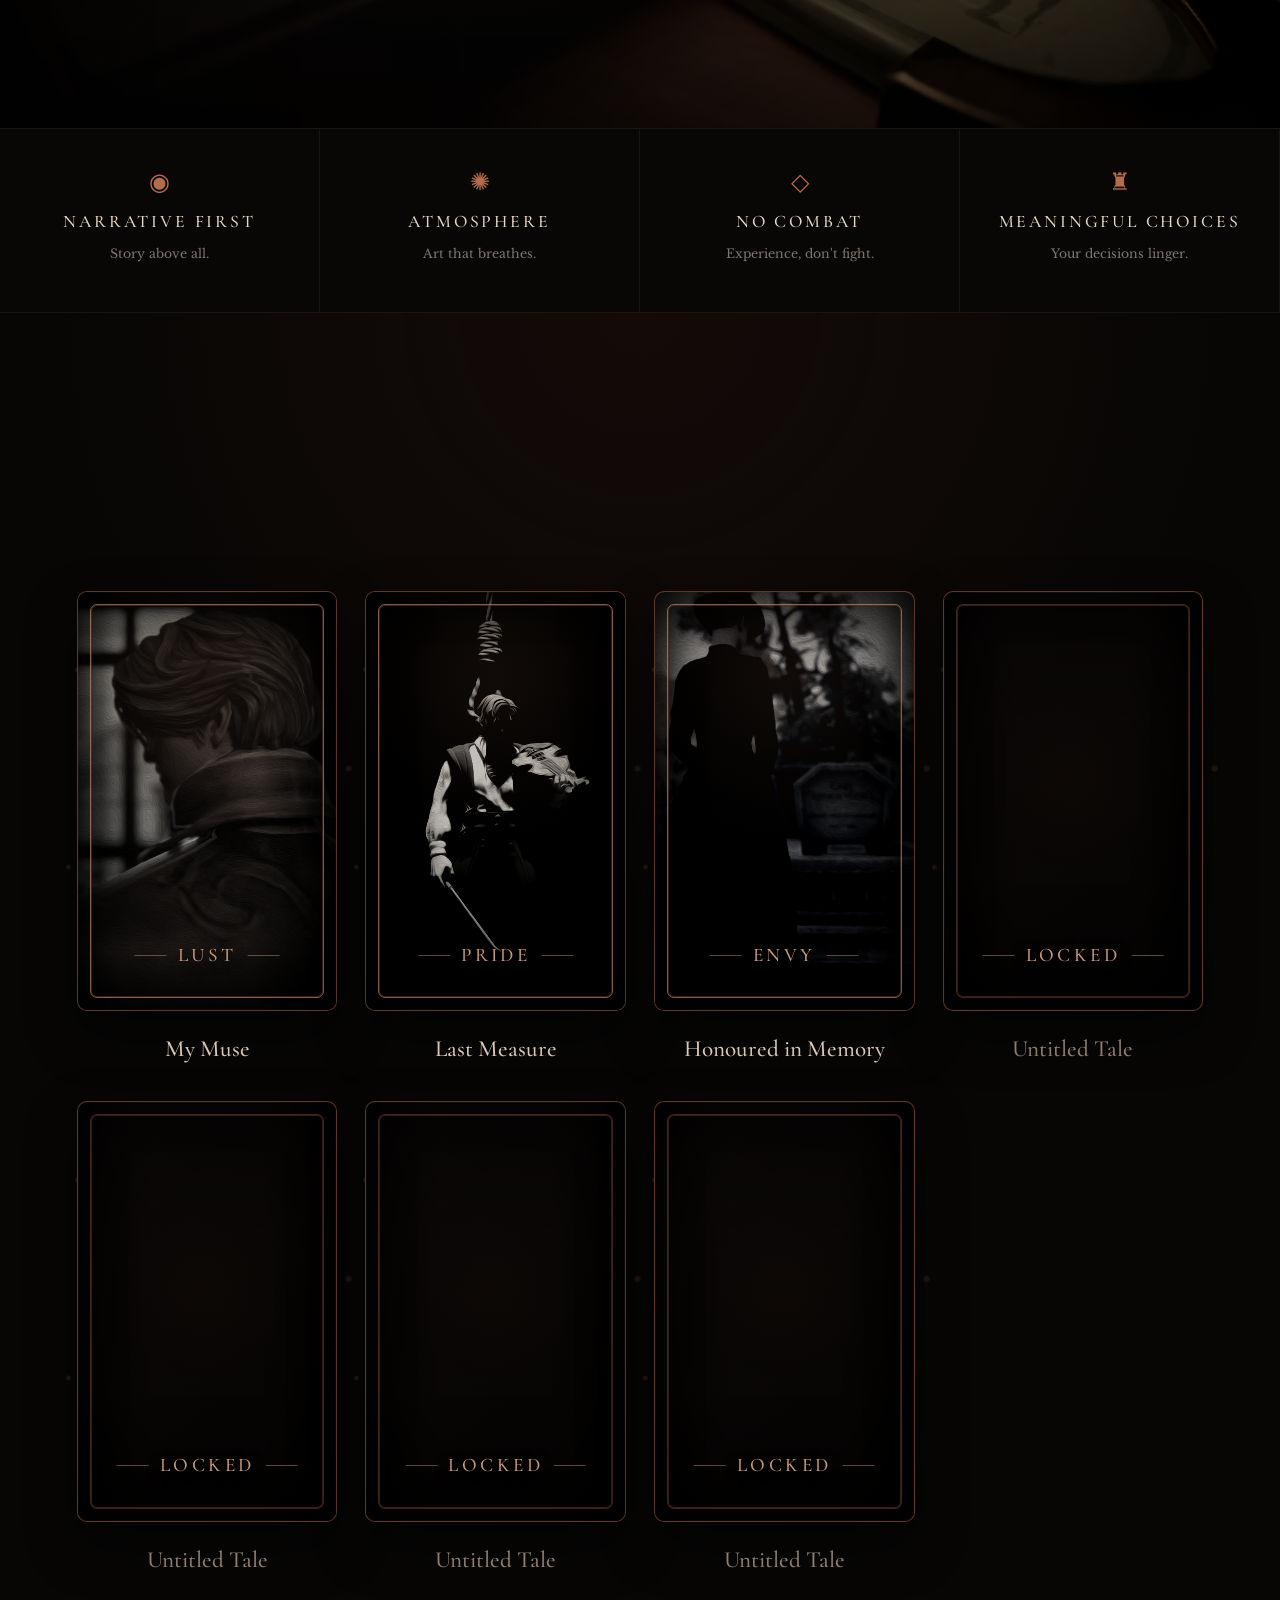
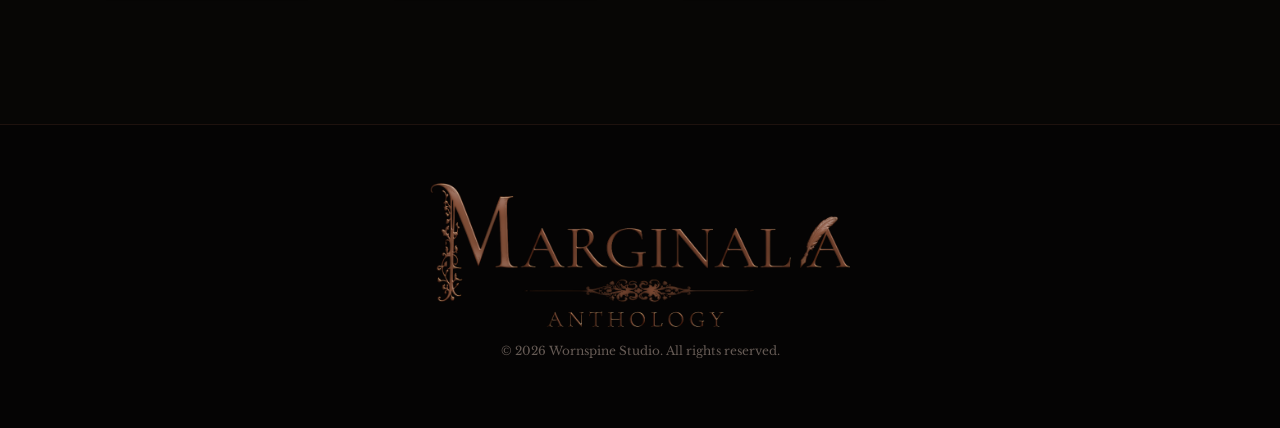
==== commit 07e375ba: "Add four locked tale cards" ====
--- a/index.html
+++ b/index.html
@@ -14,6 +14,7 @@
   <link rel="stylesheet" href="style.css">
   <link rel="stylesheet" href="gothic-card.css?v=20260805-5">
   <link rel="stylesheet" href="wishlist.css?v=20260807-1">
+  <link rel="stylesheet" href="locked-cards.css?v=20260904-1">
 </head>
 <body>
   <canvas id="dust" aria-hidden="true"></canvas>
@@ -106,6 +107,46 @@
           </div>
           <h3>Honoured in Memory</h3>
         </a>
+
+        <div class="book-card tale-card locked-card" aria-label="Locked tale">
+          <div class="card-particles" aria-hidden="true"></div>
+          <div class="cover">
+            <div class="card-vignette" aria-hidden="true"></div>
+            <span class="lock-mark" aria-hidden="true"></span>
+            <span class="sin-label">LOCKED</span>
+          </div>
+          <h3>Untitled Tale</h3>
+        </div>
+
+        <div class="book-card tale-card locked-card" aria-label="Locked tale">
+          <div class="card-particles" aria-hidden="true"></div>
+          <div class="cover">
+            <div class="card-vignette" aria-hidden="true"></div>
+            <span class="lock-mark" aria-hidden="true"></span>
+            <span class="sin-label">LOCKED</span>
+          </div>
+          <h3>Untitled Tale</h3>
+        </div>
+
+        <div class="book-card tale-card locked-card" aria-label="Locked tale">
+          <div class="card-particles" aria-hidden="true"></div>
+          <div class="cover">
+            <div class="card-vignette" aria-hidden="true"></div>
+            <span class="lock-mark" aria-hidden="true"></span>
+            <span class="sin-label">LOCKED</span>
+          </div>
+          <h3>Untitled Tale</h3>
+        </div>
+
+        <div class="book-card tale-card locked-card" aria-label="Locked tale">
+          <div class="card-particles" aria-hidden="true"></div>
+          <div class="cover">
+            <div class="card-vignette" aria-hidden="true"></div>
+            <span class="lock-mark" aria-hidden="true"></span>
+            <span class="sin-label">LOCKED</span>
+          </div>
+          <h3>Untitled Tale</h3>
+        </div>
       </div>
     </section>
   </main>
--- a/locked-cards.css
+++ b/locked-cards.css
@@ -0,0 +1 @@
+.locked-card{cursor:default;user-select:none}.locked-card .cover{background:linear-gradient(145deg,#0d0908,#050403)!important}.locked-card .card-vignette{background:radial-gradient(circle at 50% 46%,rgba(181,108,77,.025),transparent 34%),linear-gradient(90deg,rgba(0,0,0,.62),transparent 28%,transparent 72%,rgba(0,0,0,.62)),linear-gradient(180deg,rgba(0,0,0,.42),transparent 30%,transparent 70%,rgba(0,0,0,.56));box-shadow:inset 0 0 52px rgba(0,0,0,.5)}.locked-card .lock-mark{position:absolute;left:50%;top:48%;z-index:7;width:44px;height:36px;transform:translate(-50%,-50%) scale(.94);border:2px solid rgba(201,142,107,.66);border-radius:6px;opacity:0;filter:drop-shadow(0 0 9px rgba(181,108,77,.08));transition:opacity .48s ease,transform .48s cubic-bezier(.2,.8,.2,1),filter .48s ease}.locked-card .lock-mark:before{content:"";position:absolute;left:50%;top:-23px;width:24px;height:25px;transform:translateX(-50%);border:2px solid rgba(201,142,107,.66);border-bottom:0;border-radius:14px 14px 0 0}.locked-card .lock-mark:after{content:"";position:absolute;left:50%;top:12px;width:4px;height:10px;transform:translateX(-50%);border-radius:4px;background:rgba(201,142,107,.66)}.locked-card:hover .lock-mark{opacity:.34;transform:translate(-50%,-50%) scale(1);filter:drop-shadow(0 0 13px rgba(181,108,77,.16))}.locked-card:hover .card-vignette:after{opacity:.22;animation:none}.locked-card h3{color:#8f7d70!important}.locked-card:hover h3{color:#aa9180!important}.locked-card .cover::after{border-color:rgba(181,108,77,.34)!important}.locked-card:hover .cover::after{border-color:rgba(223,155,119,.58)!important}@media(max-width:560px){.locked-card .lock-mark{width:38px;height:31px}.locked-card .lock-mark:before{top:-20px;width:21px;height:22px}}@media(prefers-reduced-motion:reduce){.locked-card .lock-mark{transition:none}}
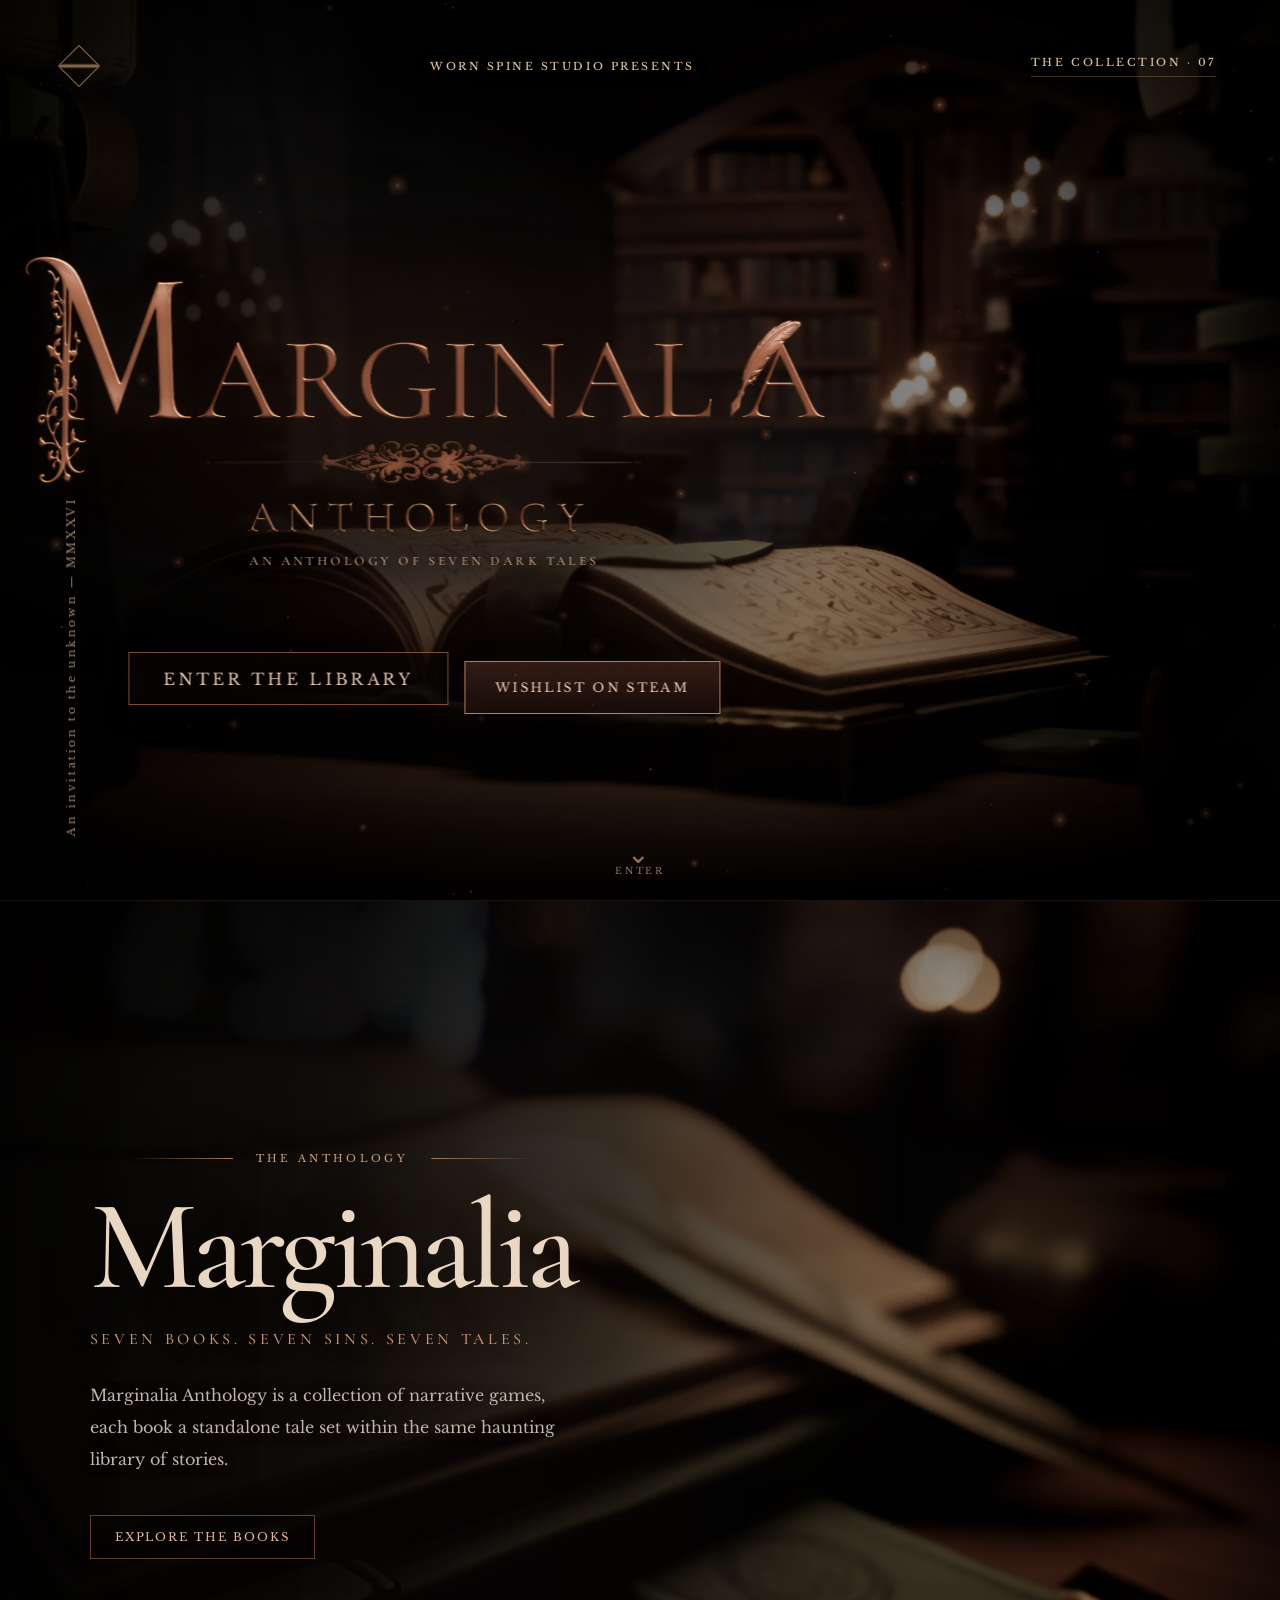
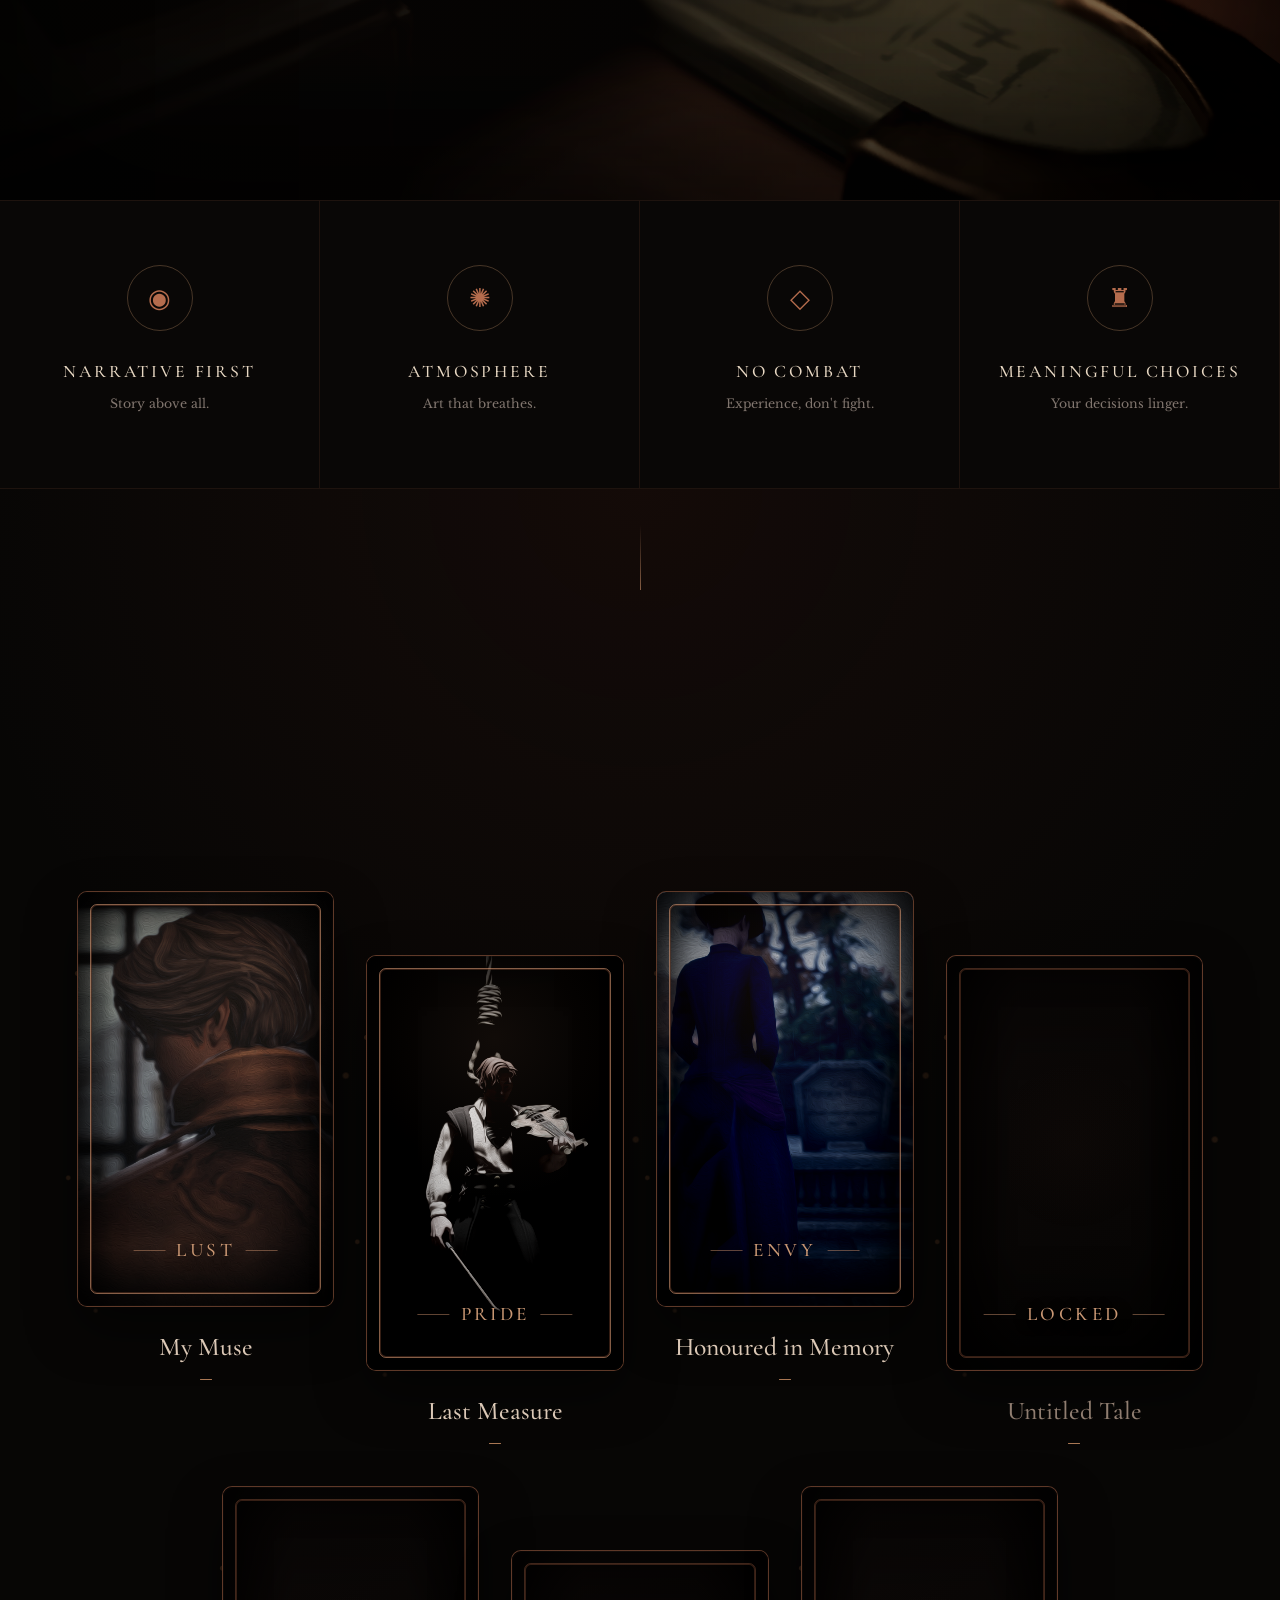
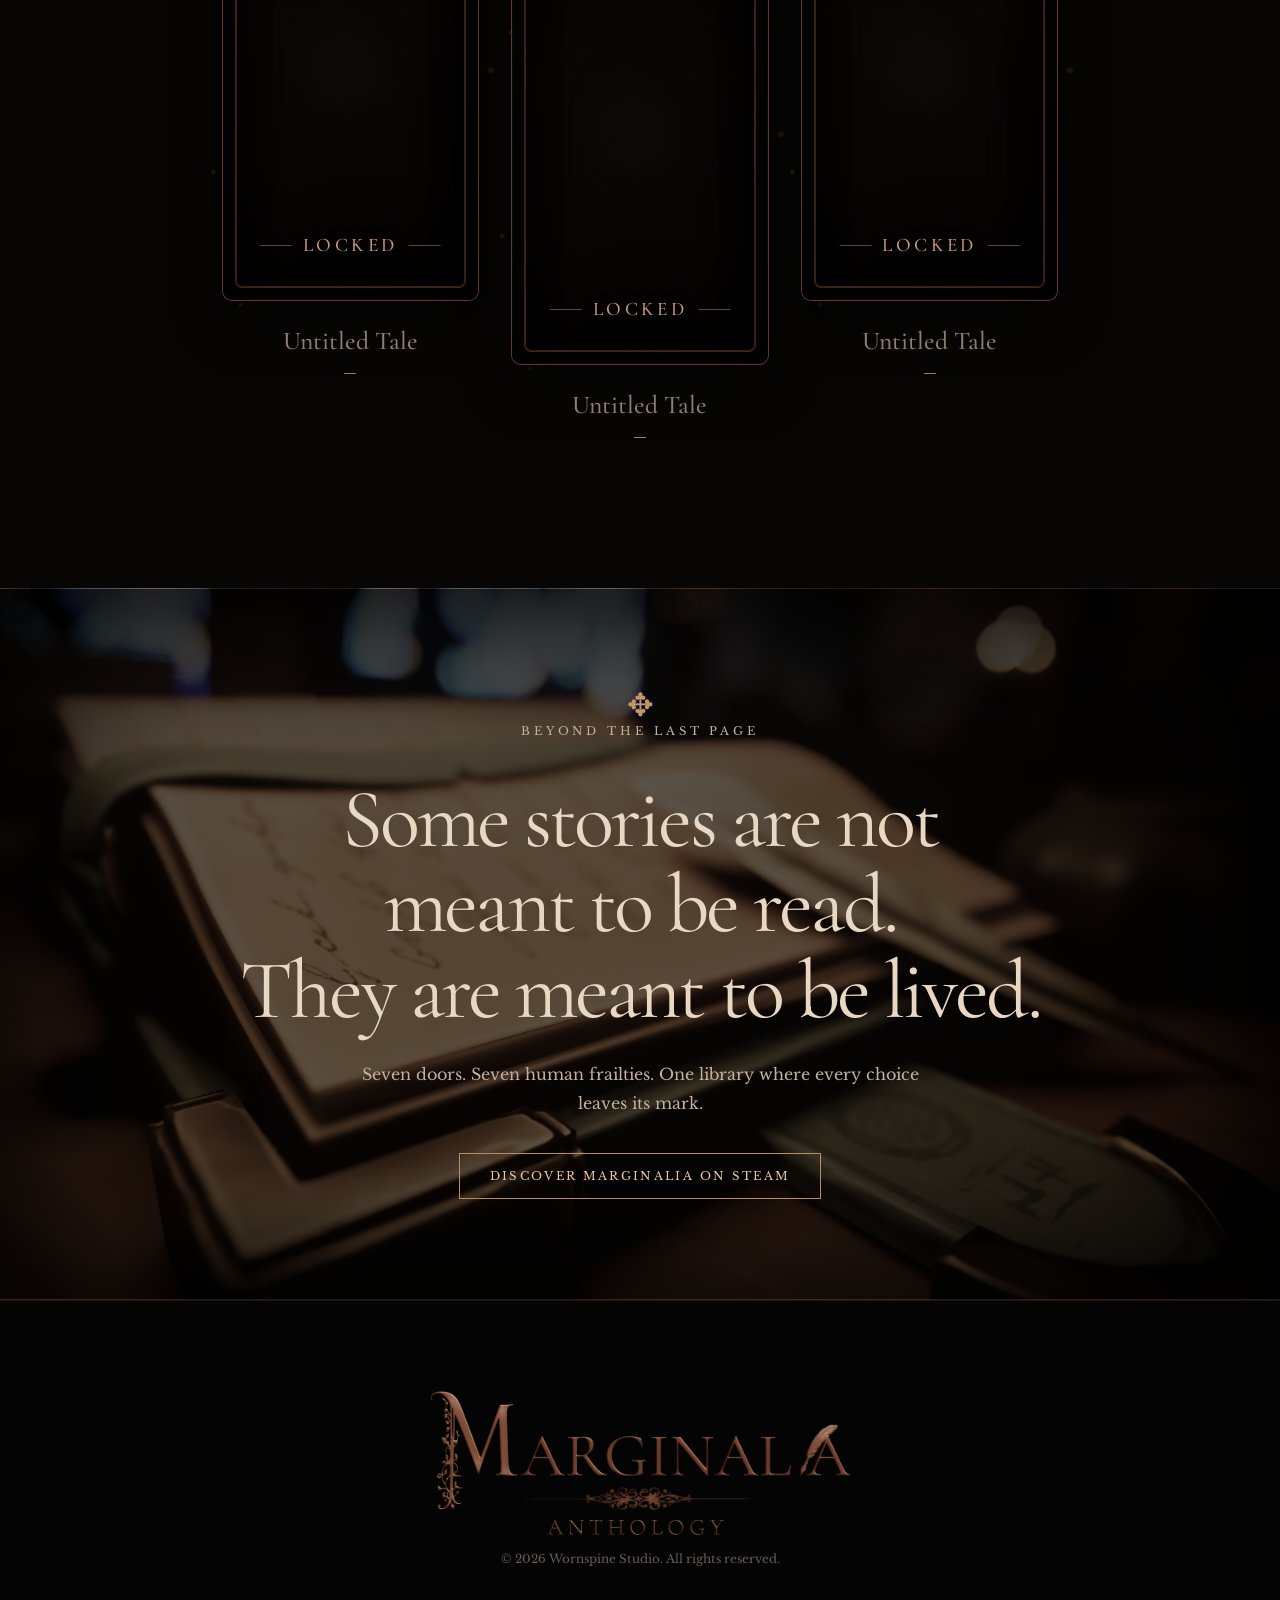
==== commit 9d2e234d: "Stage cinematic library homepage redesign" ====
--- a/index.html
+++ b/index.html
@@ -15,6 +15,7 @@
   <link rel="stylesheet" href="gothic-card.css?v=20260805-5">
   <link rel="stylesheet" href="wishlist.css?v=20260807-1">
   <link rel="stylesheet" href="locked-cards.css?v=20260904-1">
+  <link rel="stylesheet" href="cinematic-home.css?v=1">
 </head>
 <body>
   <canvas id="dust" aria-hidden="true"></canvas>
@@ -23,6 +24,8 @@
   <main>
     <section class="entrance" id="home" aria-label="Marginalia Anthology entrance">
       <div class="entrance-bg" aria-hidden="true"></div>
+      <div class="entrance-topline"><span>Worn Spine Studio presents</span><a href="#books" id="topExplore">The collection · 07</a></div>
+      <span class="entrance-index" aria-hidden="true">An invitation to the unknown — MMXXVI</span>
       <div class="entrance-grade" aria-hidden="true"></div>
       <div class="entrance-vignette" aria-hidden="true"></div>
 
@@ -52,7 +55,7 @@
 
     <section class="marginalia split-section" id="marginalia">
       <div class="copy reveal">
-        <p class="eyebrow">The anthology</p>
+        <p class="eyebrow chapter-rule">The anthology</p>
         <h1>Marginalia</h1>
         <p class="subhead">Seven books. Seven sins. Seven tales.</p>
         <p>Marginalia Anthology is a collection of narrative games, each book a standalone tale set within the same haunting library of stories.</p>
@@ -73,7 +76,7 @@
 
     <section class="books" id="books">
       <div class="section-title reveal">
-        <p class="eyebrow">The collection</p>
+        <p class="eyebrow chapter-rule">The collection</p>
         <h2>Choose a tale</h2>
       </div>
 
@@ -149,6 +152,15 @@
         </div>
       </div>
     </section>
+    <section class="editorial-interlude" aria-label="Discover Marginalia">
+      <div class="interlude-content reveal">
+        <div class="ornament" aria-hidden="true">✥</div>
+        <p class="eyebrow">Beyond the last page</p>
+        <h2>Some stories are not meant to be read.<br>They are meant to be lived.</h2>
+        <p>Seven doors. Seven human frailties. One library where every choice leaves its mark.</p>
+        <a href="https://store.steampowered.com/app/4559530/Marginalia/" target="_blank" rel="noopener noreferrer">Discover Marginalia on Steam</a>
+      </div>
+    </section>
   </main>
 
   <footer>
@@ -157,5 +169,6 @@
   </footer>
 
   <script src="script.js"></script>
+  <script src="cinematic-home.js"></script>
 </body>
 </html>
--- a/locked-cards.css
+++ b/locked-cards.css
@@ -1 +1 @@
-.locked-card{cursor:default;user-select:none}.locked-card .cover{background:linear-gradient(145deg,#0d0908,#050403)!important}.locked-card .card-vignette{background:radial-gradient(circle at 50% 46%,rgba(181,108,77,.025),transparent 34%),linear-gradient(90deg,rgba(0,0,0,.62),transparent 28%,transparent 72%,rgba(0,0,0,.62)),linear-gradient(180deg,rgba(0,0,0,.42),transparent 30%,transparent 70%,rgba(0,0,0,.56));box-shadow:inset 0 0 52px rgba(0,0,0,.5)}.locked-card .lock-mark{position:absolute;left:50%;top:48%;z-index:7;width:44px;height:36px;transform:translate(-50%,-50%) scale(.94);border:2px solid rgba(201,142,107,.66);border-radius:6px;opacity:0;filter:drop-shadow(0 0 9px rgba(181,108,77,.08));transition:opacity .48s ease,transform .48s cubic-bezier(.2,.8,.2,1),filter .48s ease}.locked-card .lock-mark:before{content:"";position:absolute;left:50%;top:-23px;width:24px;height:25px;transform:translateX(-50%);border:2px solid rgba(201,142,107,.66);border-bottom:0;border-radius:14px 14px 0 0}.locked-card .lock-mark:after{content:"";position:absolute;left:50%;top:12px;width:4px;height:10px;transform:translateX(-50%);border-radius:4px;background:rgba(201,142,107,.66)}.locked-card:hover .lock-mark{opacity:.34;transform:translate(-50%,-50%) scale(1);filter:drop-shadow(0 0 13px rgba(181,108,77,.16))}.locked-card:hover .card-vignette:after{opacity:.22;animation:none}.locked-card h3{color:#8f7d70!important}.locked-card:hover h3{color:#aa9180!important}.locked-card .cover::after{border-color:rgba(181,108,77,.34)!important}.locked-card:hover .cover::after{border-color:rgba(223,155,119,.58)!important}@media(max-width:560px){.locked-card .lock-mark{width:38px;height:31px}.locked-card .lock-mark:before{top:-20px;width:21px;height:22px}}@media(prefers-reduced-motion:reduce){.locked-card .lock-mark{transition:none}}
+.locked-card{cursor:default;user-select:none}.locked-card .cover{background:linear-gradient(145deg,#0d0908,#050403)!important}.locked-card .card-vignette{background:radial-gradient(circle at 50% 46%,rgba(181,108,77,.025),transparent 34%),linear-gradient(90deg,rgba(0,0,0,.62),transparent 28%,transparent 72%,rgba(0,0,0,.62)),linear-gradient(180deg,rgba(0,0,0,.42),transparent 30%,transparent 70%,rgba(0,0,0,.56));box-shadow:inset 0 0 52px rgba(0,0,0,.5)}.locked-card .lock-mark{position:absolute;left:50%;top:48%;z-index:7;width:44px;height:36px;transform:translate(-50%,-50%) scale(.94);border:2px solid rgba(201,142,107,.66);border-radius:6px;opacity:0;filter:drop-shadow(0 0 9px rgba(181,108,77,.08));transition:opacity .48s ease,transform .48s cubic-bezier(.2,.8,.2,1),filter .48s ease}.locked-card .lock-mark:before{content:"";position:absolute;left:50%;top:-23px;width:24px;height:25px;transform:translateX(-50%);border:2px solid rgba(201,142,107,.66);border-bottom:0;border-radius:14px 14px 0 0}.locked-card .lock-mark:after{content:"";position:absolute;left:50%;top:12px;width:4px;height:10px;transform:translateX(-50%);border-radius:4px;background:rgba(201,142,107,.66)}.locked-card:hover .lock-mark{opacity:.34;transform:translate(-50%,-50%) scale(1);filter:drop-shadow(0 0 13px rgba(181,108,77,.16))}.locked-card:hover .card-vignette:after{opacity:.22;animation:none}.locked-card h3{color:#8f7d70!important}.locked-card:hover h3{color:#aa9180!important}.locked-card .cover::after{border-color:rgba(181,108,77,.34)!important}.locked-card:hover .cover::after{border-color:rgba(223,155,119,.58)!important}@media(min-width:1001px){.book-grid{grid-template-columns:repeat(8,minmax(0,1fr))}.book-grid>.book-card{grid-column:span 2}.book-grid>.book-card:nth-child(5){grid-column:2/span 2}.book-grid>.book-card:nth-child(6){grid-column:4/span 2}.book-grid>.book-card:nth-child(7){grid-column:6/span 2}}@media(max-width:560px){.locked-card .lock-mark{width:38px;height:31px}.locked-card .lock-mark:before{top:-20px;width:21px;height:22px}}@media(prefers-reduced-motion:reduce){.locked-card .lock-mark{transition:none}}
--- a/cinematic-home.css
+++ b/cinematic-home.css
@@ -0,0 +1,53 @@
+/* Marginalia: cinematic library edition — homepage only */
+:root { --gold:#c7a27b; --parchment:#efe2cd; }
+body:has(.entrance) { background:#070606; }
+body:has(.entrance) ::selection {background:#8b5c3d;color:#fff;}
+body:has(.entrance) .entrance {min-height:100svh;}
+body:has(.entrance) .entrance::after {content:"";position:absolute;inset:0;pointer-events:none;background:linear-gradient(90deg,rgba(5,4,3,.24),transparent 60%),radial-gradient(ellipse at 50% 90%,transparent 30%,rgba(0,0,0,.43));z-index:-1;}
+.entrance-topline {position:absolute;top:clamp(22px,4vw,56px);left:clamp(24px,5vw,90px);right:clamp(24px,5vw,90px);z-index:3;display:flex;align-items:center;justify-content:space-between;gap:20px;color:#d6b99a;font:500 .66rem 'Libre Baskerville',serif;letter-spacing:.24em;text-transform:uppercase;text-shadow:0 3px 15px #000;}
+.entrance-topline::before {content:"";width:28px;height:28px;border:1px solid #b58a63;transform:rotate(45deg);background:linear-gradient(135deg,transparent 43%,#b58a63 49%,#b58a63 51%,transparent 57%);opacity:.75;}
+.entrance-topline a {color:inherit;text-decoration:none;border-bottom:1px solid #b58a635c;padding-bottom:7px;transition:color .2s,border-color .2s;}
+.entrance-topline a:hover {color:#fff;border-color:#fff;}
+.entrance-index {position:absolute;bottom:clamp(30px,5vw,68px);left:clamp(24px,5vw,90px);z-index:2;color:#d0b396;font:400 .7rem 'Libre Baskerville',serif;letter-spacing:.23em;writing-mode:vertical-rl;transform:rotate(180deg);opacity:.75;}
+.entrance .hero-actions {display:flex;align-items:center;justify-content:center;flex-wrap:wrap;gap:16px;}
+.entrance .hero-actions .wishlist-button {margin:18px 0 0!important;}
+.entrance .enter-button,.entrance .wishlist-button {min-height:53px;display:inline-flex;align-items:center;justify-content:center;}
+.entrance .logo-mist p {letter-spacing:.27em;}
+.chapter-rule {display:flex;align-items:center;justify-content:center;gap:23px;color:#c9a07a;letter-spacing:.32em;font-size:.65rem;text-transform:uppercase;}
+.chapter-rule::before,.chapter-rule::after {content:"";width:clamp(32px,8vw,145px);height:1px;background:linear-gradient(90deg,transparent,#ae7954);}
+.chapter-rule::after {transform:rotate(180deg);}
+.marginalia.split-section {min-height:100svh;}
+.marginalia .copy {max-width:850px;}
+.marginalia .copy h1 {font-size:clamp(5rem,10vw,11rem);letter-spacing:-.045em;text-shadow:0 20px 55px #000;}
+.marginalia .copy .subhead {margin:26px 0 30px;}
+.marginalia .copy p:not(.eyebrow):not(.subhead) {font-size:clamp(.95rem,1.25vw,1.13rem);line-height:2;}
+.values {position:relative;z-index:1;}
+.values article {padding:clamp(42px,5vw,78px) 22px;transition:background .5s;}
+.values article:hover {background:radial-gradient(ellipse at top,rgba(140,75,49,.18),transparent 75%);}
+.values span {display:inline-grid;place-items:center;width:66px;height:66px;margin-bottom:15px;border:1px solid rgba(191,144,103,.34);border-radius:50%;font-size:1.6rem;}
+.books {position:relative;padding-top:clamp(100px,12vw,190px);}
+.books::before {content:"";position:absolute;left:50%;top:36px;width:1px;height:65px;background:linear-gradient(transparent,#aa7857);opacity:.75;}
+.books .section-title h2 {font-size:clamp(4.4rem,8vw,8rem);font-weight:400;letter-spacing:-.045em;}
+.books .section-title {margin-bottom:clamp(65px,9vw,130px);}
+.book-grid {align-items:start;gap:clamp(16px,2.5vw,38px);}
+.book-card {position:relative;text-decoration:none;}
+.book-card:nth-child(even) {margin-top:clamp(0px,5vw,72px);}
+.book-card h3 {margin-top:24px;font-size:clamp(1.45rem,2vw,2.1rem);}
+.book-card .cover {transform-origin:50% 75%;transition:transform .6s cubic-bezier(.2,.75,.15,1),box-shadow .6s ease;}
+.book-card:hover .cover,.book-card:focus-visible .cover {transform:translateY(-11px) rotateX(3deg) scale(1.015);box-shadow:0 44px 100px #000b,0 0 35px #a56d4930;}
+.book-card:focus-visible {outline:2px solid #d7aa7d;outline-offset:7px;}
+.book-card .cover-art {filter:saturate(.74) contrast(1.1) brightness(.86);}
+.book-card::after {content:"";display:block;width:34px;height:1px;margin:17px auto 0;background:#a87753;transform:scaleX(.35);transition:transform .4s ease;}
+.book-card:hover::after {transform:scaleX(1);}
+.editorial-interlude {position:relative;min-height:70svh;display:grid;place-items:center;text-align:center;isolation:isolate;overflow:hidden;border-top:1px solid #855a393f;border-bottom:1px solid #855a393f;background:linear-gradient(180deg,#080605a6,#0806059c),url('assets/background_second.png') center/cover;}
+.editorial-interlude::after {content:"";position:absolute;inset:0;z-index:-1;box-shadow:inset 0 0 150px 50px #000d;}
+.interlude-content {max-width:1000px;padding:100px 26px;}
+.interlude-content .ornament {font-size:2rem;color:#bf956c;line-height:1;}
+.interlude-content h2 {font:400 clamp(3.2rem,6.5vw,7.5rem)/1.03 'Cormorant Garamond',serif;letter-spacing:-.035em;margin:24px 0 26px;text-wrap:balance;}
+.interlude-content p {max-width:600px;margin:0 auto 34px;color:#c0b1a1;line-height:1.85;}
+.interlude-content a {display:inline-block;padding:15px 30px;border:1px solid #b48e67;color:#e5c6a2;text-transform:uppercase;letter-spacing:.2em;text-decoration:none;font-size:.73rem;transition:background .3s,transform .3s;}
+.interlude-content a:hover {background:#a7774a24;transform:translateY(-3px);}
+footer {padding:90px 6vw;}
+@media(max-width:900px){.entrance-topline {font-size:.53rem;letter-spacing:.14em;}.marginalia .copy h1{font-size:clamp(4.5rem,11vw,7rem);}.book-card:nth-child(even){margin-top:0}.book-card:nth-child(2n){margin-top:32px;}}
+@media(max-width:560px){.entrance-topline {top:26px;left:22px;right:22px}.entrance-index{display:none}.entrance .hero-actions{flex-direction:column;gap:8px}.entrance .hero-actions .wishlist-button{margin:0!important}.entrance .logo-mist p{font-size:.65rem;letter-spacing:.18em}.chapter-rule{letter-spacing:.13em}.values article{padding:30px 12px}.books .book-grid{gap:34px}.book-card:nth-child(2n){margin-top:0}.marginalia .copy h1{font-size:4.6rem}.interlude-content{padding:85px 22px;}}
+@media(prefers-reduced-motion:reduce){.book-card .cover,.values article{transition:none!important;transform:none!important;}}
